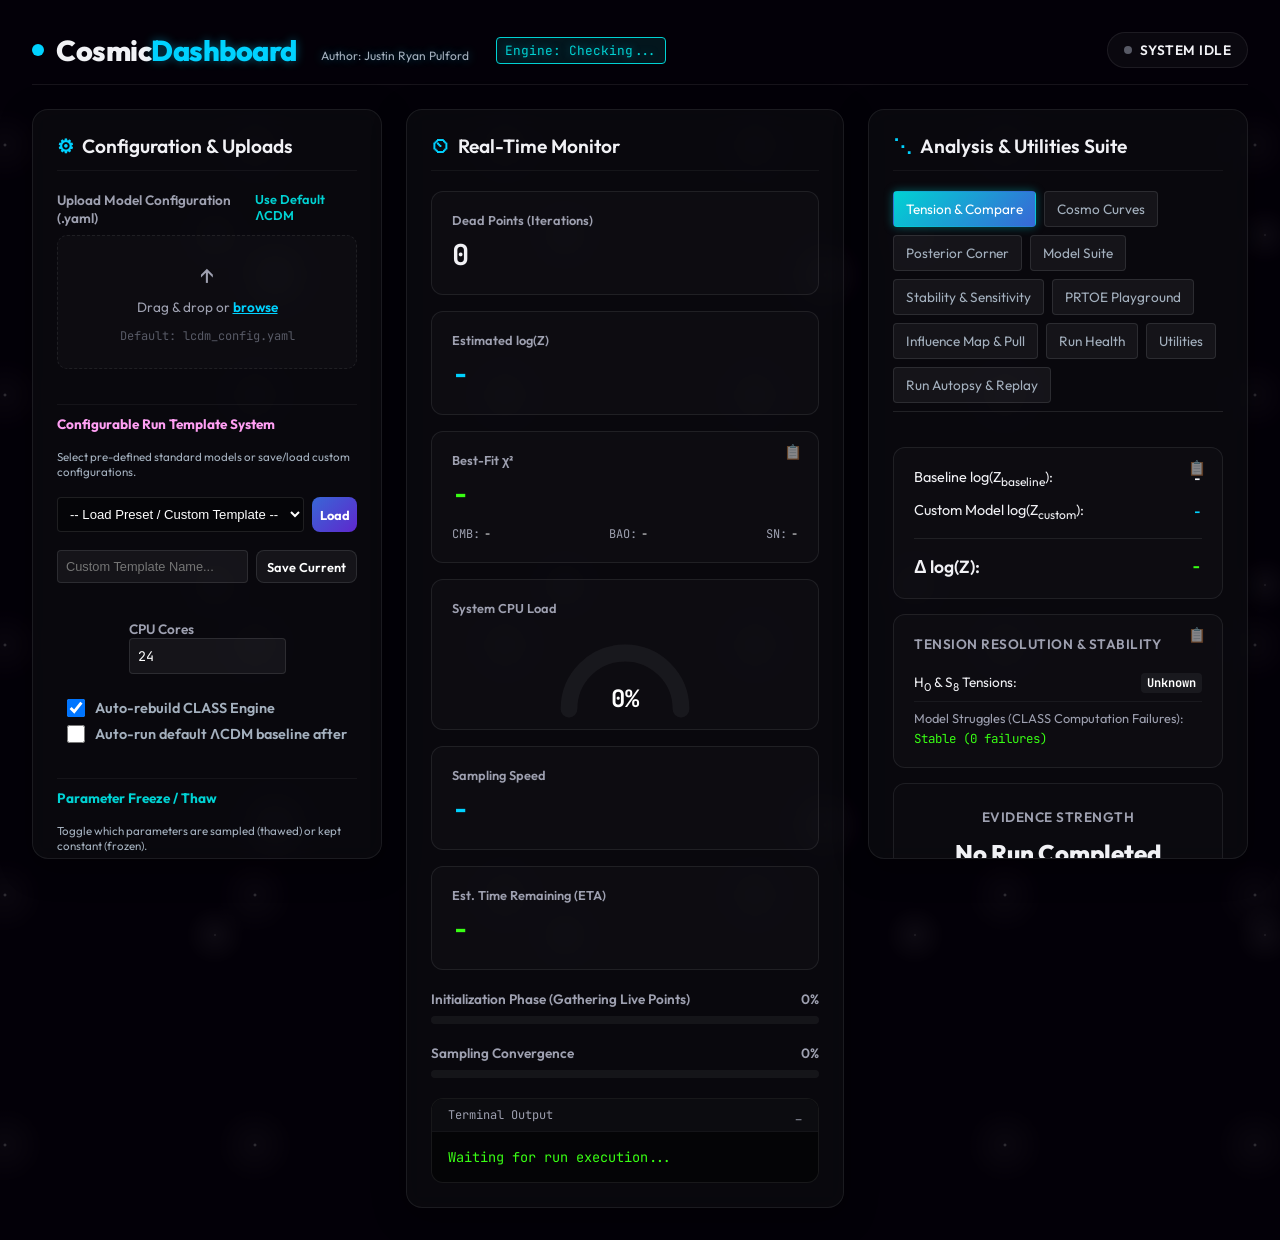
==== dashboard/index.html @ 49a185c4 "feat: implement template system, chain quality diagnostics panel, and backend status fixes" ====
<!DOCTYPE html>
<html lang="en">
<head>
    <meta charset="UTF-8">
    <meta name="viewport" content="width=device-width, initial-scale=1.0">
    <title>CosmicDashboard - CLASS & Cobaya Controller</title>
    <link rel="stylesheet" href="index.css">
    <link href="https://fonts.googleapis.com/css2?family=Outfit:wght@300;400;600;800&family=JetBrains+Mono:wght@400;700&display=swap" rel="stylesheet">
    <script src="https://cdn.jsdelivr.net/npm/chart.js"></script>
    <style>
        /* Deep Space Nebula Background */
        body {
            background-color: #030008 !important;
            background-image: 
                linear-gradient(to bottom, rgba(3, 0, 8, 0.4), rgba(3, 0, 8, 0.9)),
                url('https://images.unsplash.com/photo-1462331940025-496dfbfc7564?q=80&w=2560&auto=format&fit=crop') !important;
            background-size: cover !important;
            background-position: center center !important;
            background-attachment: fixed !important;
        }
        
        .tab-btn {
            background: rgba(255, 255, 255, 0.05);
            border: 1px solid rgba(255, 255, 255, 0.1);
            color: #a4b0be;
            padding: 8px 12px;
            border-radius: 4px;
            cursor: pointer;
            font-family: 'Outfit', sans-serif;
            font-size: 0.85rem;
            transition: all 0.2s ease;
        }
        .tab-btn:hover {
            background: rgba(255, 255, 255, 0.1);
            color: #fff;
        }
        .tab-btn.active {
            background: linear-gradient(135deg, #00d2d3, #3867d6);
            color: #fff;
            border-color: transparent;
            box-shadow: 0 0 10px rgba(0, 210, 211, 0.4);
        }
        .tab-content {
            display: none;
        }
        .tab-content.active {
            display: block;
        }
        .health-bar-container {
            margin-bottom: 12px;
        }
        .health-bar-label {
            display: flex;
            justify-content: space-between;
            font-size: 0.8rem;
            color: #a4b0be;
            margin-bottom: 4px;
        }
        .health-bar {
            height: 10px;
            background: rgba(255,255,255,0.05);
            border-radius: 5px;
            overflow: hidden;
            border: 1px solid rgba(255,255,255,0.1);
        }
        .health-bar-fill {
            height: 100%;
            width: 0%;
            transition: width 0.5s ease-in-out;
        }
        .wizard-row {
            display: flex;
            gap: 10px;
            margin-bottom: 10px;
            align-items: center;
        }
        .wizard-row label {
            flex: 1;
            font-size: 0.85rem;
            color: #a4b0be;
        }
        .wizard-row select, .wizard-row input {
            flex: 1.5;
            background: rgba(0,0,0,0.3);
            border: 1px solid rgba(255,255,255,0.1);
            border-radius: 4px;
            color: #fff;
            padding: 6px;
            font-family: 'JetBrains Mono', monospace;
            font-size: 0.85rem;
        }
    </style>
</head>
<body>
    <div class="stars"></div>
    <div class="app-container">
        <!-- Header -->
        <header class="app-header">
            <div class="logo-area">
                <span class="pulse-ring"></span>
                <h1>Cosmic<span>Dashboard</span></h1>
                <span style="font-size: 0.75rem; color: #a4b0be; margin-left: 12px; font-weight: normal; align-self: flex-end; margin-bottom: 5px; font-family: 'Outfit', sans-serif;">Author: Justin Ryan Pulford</span>
                <span id="classy-badge" style="margin-left: 15px; font-size: 0.8rem; padding: 4px 8px; background: rgba(0, 210, 211, 0.1); border: 1px solid #00d2d3; border-radius: 4px; color: #00d2d3; font-family: 'JetBrains Mono', monospace;">Engine: Checking...</span>
            </div>
            <div class="system-status">
                <span class="status-dot status-idle" id="status-dot"></span>
                <span class="status-text" id="status-text">SYSTEM IDLE</span>
            </div>
        </header>

        <!-- Main Dashboard Grid -->
        <main class="dashboard-grid">
            <!-- Left Panel: Configuration & Uploads -->
            <section class="panel glassmorphic scrollable" id="config-panel">
                <h2><span class="icon">&#x2699;</span> Configuration & Uploads</h2>
                
                <!-- YAML Upload -->
                <div class="control-group">
                    <label style="display: flex; justify-content: space-between;">Upload Model Configuration (.yaml) <a href="#" id="btn-reset-yaml" style="color: #00d2d3; text-decoration: none; font-size: 0.8rem;">Use Default ΛCDM</a></label>
                    <div class="file-upload-zone" id="yaml-upload-zone">
                        <span class="upload-icon">&#x2191;</span>
                        <p>Drag & drop or <span class="browse">browse</span></p>
                        <span class="file-name-display" id="yaml-name">Default: lcdm_config.yaml</span>
                        <input type="file" id="yaml-input" accept=".yaml,.yml" style="display: none;">
                    </div>
                </div>

                <!-- Configurable Run Template System -->
                <div class="control-group" id="template-system-section" style="margin-top: 15px; border-top: 1px solid rgba(255,255,255,0.05); padding-top: 10px;">
                    <label style="font-weight: bold; margin-bottom: 8px; color: #ff9ff3;">Configurable Run Template System</label>
                    <p style="font-size: 0.72rem; color: #a4b0be; margin-bottom: 10px;">Select pre-defined standard models or save/load custom configurations.</p>
                    <div style="display: flex; gap: 8px; margin-bottom: 10px;">
                        <select id="select-config-template" style="flex: 2; padding: 8px; border-radius: 4px; background: rgba(0,0,0,0.3); border: 1px solid rgba(255,255,255,0.1); color: #fff; font-size: 0.82rem;">
                            <option value="">-- Load Preset / Custom Template --</option>
                            <option value="lcdm_baseline">ΛCDM Baseline</option>
                            <option value="prtoe_standard">PRTOE Standard</option>
                            <option value="wcdm_test">wCDM Test</option>
                            <option value="last_run">Last Run</option>
                        </select>
                        <button class="btn btn-glow" id="btn-load-template" style="flex: 1; padding: 6px; font-size: 0.8rem; background: linear-gradient(135deg, #3867d6, #5f27cd); color: white; border: none; font-weight: bold;">Load</button>
                    </div>
                    <div style="display: flex; gap: 8px;">
                        <input type="text" id="input-template-name" placeholder="Custom Template Name..." style="flex: 2; padding: 8px; border-radius: 4px; background: rgba(255,255,255,0.05); border: 1px solid rgba(255,255,255,0.1); color: #fff; font-size: 0.8rem;">
                        <button class="btn" id="btn-save-template" style="flex: 1; padding: 6px; font-size: 0.8rem; background: rgba(255,255,255,0.05); border: 1px solid rgba(255,255,255,0.1); color: #fff;">Save Current</button>
                    </div>
                </div>

                <!-- Run Settings -->
                <div class="control-group" style="display: flex; gap: 15px; align-items: center; margin-top: 15px;">
                    <div style="flex: 1;">
                        <label>CPU Cores</label>
                        <input type="number" id="input-cores" value="24" min="1" max="128" style="width: 100%; padding: 8px; border-radius: 4px; background: rgba(255,255,255,0.05); border: 1px solid rgba(255,255,255,0.1); color: #fff; font-family: 'JetBrains Mono', monospace;">
                    </div>
                    <div style="flex: 2; display: flex; flex-direction: column; gap: 8px; margin-top: 10px;">
                        <div style="display: flex; align-items: center; gap: 10px;">
                            <input type="checkbox" id="check-autorebuild" checked style="width: 18px; height: 18px;">
                            <label style="margin: 0; cursor: pointer; color: #a4b0be; font-size: 0.9rem;" for="check-autorebuild">Auto-rebuild CLASS Engine</label>
                        </div>
                        <div style="display: flex; align-items: center; gap: 10px;">
                            <input type="checkbox" id="check-autorun-lcdm" style="width: 18px; height: 18px;">
                            <label style="margin: 0; cursor: pointer; color: #a4b0be; font-size: 0.9rem;" for="check-autorun-lcdm">Auto-run default &Lambda;CDM baseline after</label>
                        </div>
                    </div>
                </div>

                <!-- Parameter Freeze/Thaw System -->
                <div class="control-group" id="freeze-thaw-section" style="margin-top: 15px; border-top: 1px solid rgba(255,255,255,0.05); padding-top: 10px;">
                    <label style="font-weight: bold; margin-bottom: 8px; color: #00d2d3;">Parameter Freeze / Thaw</label>
                    <p style="font-size: 0.72rem; color: #a4b0be; margin-bottom: 10px;">Toggle which parameters are sampled (thawed) or kept constant (frozen).</p>
                    <div style="display: grid; grid-template-columns: 1fr 1fr; gap: 8px; font-family: var(--font-sans); font-size: 0.8rem;">
                        <label style="display: flex; align-items: center; gap: 6px; cursor: pointer;">
                            <input type="checkbox" class="freeze-toggle" data-param="H0" checked> H₀ (Hubble)
                        </label>
                        <label style="display: flex; align-items: center; gap: 6px; cursor: pointer;">
                            <input type="checkbox" class="freeze-toggle" data-param="omega_cdm" checked> &omega;<sub>cdm</sub> (CDM)
                        </label>
                        <label style="display: flex; align-items: center; gap: 6px; cursor: pointer;">
                            <input type="checkbox" class="freeze-toggle" data-param="omega_b" checked> &omega;<sub>b</sub> (Baryons)
                        </label>
                        <label style="display: flex; align-items: center; gap: 6px; cursor: pointer;">
                            <input type="checkbox" class="freeze-toggle" data-param="xi_prtoe" checked> &xi;<sub>prtoe</sub>
                        </label>
                        <label style="display: flex; align-items: center; gap: 6px; cursor: pointer;">
                            <input type="checkbox" class="freeze-toggle" data-param="delta_prtoe" checked> &delta;<sub>prtoe</sub>
                        </label>
                        <label style="display: flex; align-items: center; gap: 6px; cursor: pointer;">
                            <input type="checkbox" class="freeze-toggle" data-param="zeta_prtoe" checked> &zeta;<sub>prtoe</sub>
                        </label>
                        <label style="display: flex; align-items: center; gap: 6px; cursor: pointer;">
                            <input type="checkbox" class="freeze-toggle" data-param="beta_prtoe" checked> &beta;<sub>prtoe</sub>
                        </label>
                    </div>
                </div>

                <!-- Action Buttons -->
                <div class="actions" style="display: flex; gap: 10px; flex-wrap: wrap;">
                    <button class="btn btn-primary btn-glow" id="btn-start" style="flex: 1; padding: 12px 10px; font-size: 0.95rem;">Start New Run</button>
                    <button class="btn" id="btn-resume" style="flex: 1; padding: 12px 10px; font-size: 0.95rem; background: #3867d6; color: white; border: none; box-shadow: 0 4px 15px rgba(56, 103, 214, 0.4);">Resume Run</button>
                    <button class="btn btn-danger" id="btn-stop" disabled style="flex: 1; padding: 12px 10px; font-size: 0.95rem;">Abort Active Run</button>
                </div>
                <div class="actions">
                    <button class="btn btn-secondary" id="btn-download" style="margin-top: 10px;">Download Data Archive</button>
                </div>
                <!-- Watchdog Alert Card -->
                <div class="jeffreys-card" id="watchdog-card" style="margin-top: 20px; border-color: #00d2d3; transition: all 0.3s ease;">
                    <div class="jeffreys-title"><span id="watchdog-icon" style="font-size: 1.2rem; margin-right: 5px;">🐶</span> Watchdog Status</div>
                    <div class="jeffreys-value" id="watchdog-text" style="color: #00d2d3; font-size: 1.5rem; text-shadow: 0 0 10px rgba(0, 210, 211, 0.5); transition: color 0.3s ease;">All clear, Captain!</div>
                    <div class="jeffreys-description" id="watchdog-desc" style="max-height: 200px; overflow-y: auto; text-align: left; background: rgba(0,0,0,0.2); padding: 8px; border-radius: 4px; display: none; margin-top: 10px;">
                        <!-- Alerts will be injected here -->
                    </div>
                    <div id="watchdog-actions" style="display: none; margin-top: 15px; gap: 10px;">
                        <button class="btn btn-primary" id="btn-accept-priors" style="flex: 1; padding: 8px; font-size: 0.9rem; background: #ff4757; border: none; box-shadow: 0 0 10px rgba(255,71,87,0.4);">Accept & Restart</button>
                        <button class="btn btn-secondary" id="btn-deny-priors" style="flex: 1; padding: 8px; font-size: 0.9rem;">Deny / Ignore</button>
                    </div>
                </div>
            </section>

            <!-- Center Panel: Real-Time Sampler Monitor -->
            <section class="panel glassmorphic" id="monitor-panel" style="min-width: 0;">
                <h2><span class="icon">&#x23f2;</span> Real-Time Monitor</h2>
                
                <div class="monitor-stats">
                    <div class="stat-card">
                        <span class="stat-label">Dead Points (Iterations)</span>
                        <span class="stat-value" id="stat-dead">0</span>
                    </div>
                    <div class="stat-card">
                        <span class="stat-label">Estimated log(Z)</span>
                        <span class="stat-value highlight-cyan" id="stat-evidence">-</span>
                    </div>
                    <div class="stat-card" style="position: relative;">
                        <button class="copy-btn" id="btn-copy-bestfit" title="Copy best-fit parameters" style="position: absolute; top: 10px; right: 10px; background: none; border: none; color: #a4b0be; cursor: pointer; font-size: 0.9rem; padding: 2px 6px; border-radius: 4px; transition: all 0.2s ease;">📋</button>
                        <span class="stat-label">Best-Fit &chi;&sup2;</span>
                        <span class="stat-value highlight-neon" id="stat-chi2">-</span>
                        <div style="display: flex; justify-content: space-between; font-size: 0.75rem; color: var(--text-secondary); margin-top: 4px; font-family: var(--font-mono);">
                            <span>CMB:<span id="stat-chi2-cmb" style="color:#fff; margin-left:4px">-</span></span>
                            <span>BAO:<span id="stat-chi2-bao" style="color:#fff; margin-left:4px">-</span></span>
                            <span>SN:<span id="stat-chi2-sn" style="color:#fff; margin-left:4px">-</span></span>
                        </div>
                        <div id="stat-raw-params" style="margin-top: 10px; font-size: 0.7rem; color: #a4b0be; font-family: var(--font-mono); max-height: 120px; overflow-y: auto; overflow-x: auto; background: rgba(0,0,0,0.2); padding: 6px; border-radius: 4px; display: none; word-break: break-all;">
                            <!-- Raw params injected here -->
                        </div>
                    </div>
                    <div class="stat-card" style="align-items: center; justify-content: center;">
                        <span class="stat-label" style="align-self: flex-start; width: 100%;">System CPU Load</span>
                        <div style="position: relative; width: 140px; height: 70px; margin-top: 15px;">
                            <svg viewBox="0 0 100 50" style="width: 100%; height: 100%; overflow: visible;">
                                <path d="M 10 50 A 40 40 0 0 1 90 50" fill="none" stroke="rgba(255,255,255,0.05)" stroke-width="12" stroke-linecap="round"/>
                                <path id="cpu-gauge-path" d="M 10 50 A 40 40 0 0 1 90 50" fill="none" stroke="#00d2d3" stroke-width="12" stroke-linecap="round" stroke-dasharray="125.66" stroke-dashoffset="125.66" style="transition: stroke-dashoffset 0.5s ease-out, stroke 0.5s ease;"/>
                            </svg>
                            <div style="position: absolute; bottom: -5px; left: 0; width: 100%; text-align: center;">
                                <span id="stat-cpu" style="font-family: var(--font-mono); font-size: 1.5rem; font-weight: 700; color: #fff;">0%</span>
                            </div>
                        </div>
                    </div>
                    <div class="stat-card">
                        <span class="stat-label">Sampling Speed</span>
                        <span class="stat-value highlight-cyan" id="stat-speed">-</span>
                    </div>
                    <div class="stat-card">
                        <span class="stat-label">Est. Time Remaining (ETA)</span>
                        <span class="stat-value highlight-neon" id="stat-eta">-</span>
                    </div>
                </div>

                <div class="progress-container">
                    <div class="progress-header">
                        <span>Initialization Phase (Gathering Live Points)</span>
                        <span id="init-percent">0%</span>
                    </div>
                    <div class="progress-bar">
                        <div class="progress-fill" id="init-fill" style="background: linear-gradient(90deg, #ff9ff3, #feca57);"></div>
                    </div>
                </div>

                <div class="progress-container">
                    <div class="progress-header">
                        <span>Sampling Convergence</span>
                        <span id="progress-percent">0%</span>
                    </div>
                    <div class="progress-bar">
                        <div class="progress-fill" id="progress-fill"></div>
                    </div>
                </div>

                <!-- Live Parameter Space Plot -->
                <div class="live-plot-container" id="live-plot-container" style="display: none; margin-top: 15px; text-align: center; background: rgba(0,0,0,0.2); border-radius: 8px; border: 1px solid rgba(255,255,255,0.05); padding: 10px;">
                    <div style="font-size: 0.8rem; color: #a4b0be; font-family: var(--font-mono); margin-bottom: 10px; display: flex; justify-content: space-between; align-items: center;">
                        <span><span style="color: #00d2d3;">&#9654;</span> Live Parameter Space Coverage</span>
                        <span id="plot-timestamp" style="font-size: 0.7rem; color: #576574;">-</span>
                    </div>
                    <div style="max-height: 380px; overflow: auto; border-radius: 4px; padding: 5px;">
                        <img id="live-plot-img" src="" style="width: 55%; min-width: 350px; height: auto; border-radius: 4px; box-shadow: 0 4px 15px rgba(0,0,0,0.5);" alt="Live Convergence Plot">
                    </div>
                </div>

                <div class="console-log">
                    <div class="console-header">
                        <span>Terminal Output</span>
                        <span class="blink-cursor">_</span>
                    </div>
                    <div class="console-body" id="console-body" style="overflow-x: auto; white-space: nowrap; padding-bottom: 15px;">
                        Waiting for run execution...
                    </div>
                </div>
            </section>

            <!-- Right Panel: Bayesian Evidence Comparison & Controls -->
            <section class="panel glassmorphic scrollable" id="results-panel">
                <h2><span class="icon">&#x22f1;</span> Analysis &amp; Utilities Suite</h2>
                
                <!-- Tab Headers -->
                <div class="tabs-header" style="display: flex; gap: 8px; border-bottom: 1px solid rgba(255,255,255,0.1); padding-bottom: 8px; margin-bottom: 15px; flex-wrap: wrap;">
                    <button class="tab-btn active" data-tab="tab-tension">Tension &amp; Compare</button>
                    <button class="tab-btn" data-tab="tab-curves">Cosmo Curves</button>
                    <button class="tab-btn" data-tab="tab-corner">Posterior Corner</button>
                    <button class="tab-btn" data-tab="tab-compare">Model Suite</button>
                    <button class="tab-btn" data-tab="tab-stability">Stability &amp; Sensitivity</button>
                    <button class="tab-btn" data-tab="tab-playground">PRTOE Playground</button>
                    <button class="tab-btn" data-tab="tab-influence">Influence Map &amp; Pull</button>
                    <button class="tab-btn" data-tab="tab-health">Run Health</button>
                    <button class="tab-btn" data-tab="tab-utils">Utilities</button>
                    <button class="tab-btn" data-tab="tab-autopsy">Run Autopsy &amp; Replay</button>
                </div>

                <!-- Tab 1: Tension & Compare -->
                <div class="tab-content active" id="tab-tension">
                    <div class="evidence-math" style="position: relative;">
                        <button class="copy-btn" id="btn-copy-evidence" title="Copy evidence comparison" style="position: absolute; top: 10px; right: 10px; background: none; border: none; color: #a4b0be; cursor: pointer; font-size: 0.9rem; padding: 2px 6px; border-radius: 4px; transition: all 0.2s ease;">📋</button>
                        <div class="math-row">
                            <span class="math-label">Baseline log(Z<sub>baseline</sub>):</span>
                            <span class="math-val" id="val-baseline">-</span>
                        </div>
                        <div class="math-row">
                            <span class="math-label">Custom Model log(Z<sub>custom</sub>):</span>
                            <span class="math-val highlight-cyan" id="val-custom">-</span>
                        </div>
                        <div class="math-divider"></div>
                        <div class="math-row result-row">
                            <span class="math-label">&Delta; log(Z):</span>
                            <span class="math-val highlight-neon" id="val-delta">-</span>
                        </div>
                    </div>

                    <!-- Model Tension & Stability Card -->
                    <div class="evidence-math" id="tensions-card" style="margin-top: 15px; position: relative;">
                        <button class="copy-btn" id="btn-copy-tensions" title="Copy tension & struggles status" style="position: absolute; top: 10px; right: 10px; background: none; border: none; color: #a4b0be; cursor: pointer; font-size: 0.9rem; padding: 2px 6px; border-radius: 4px; transition: all 0.2s ease;">📋</button>
                        <div class="jeffreys-title">Tension Resolution &amp; Stability</div>
                        <div style="font-family: var(--font-sans); font-size: 0.85rem; margin-top: 8px; display: flex; flex-direction: column; gap: 8px;">
                            <div style="display: flex; justify-content: space-between; align-items: center;">
                                <span>H<sub>0</sub> &amp; S<sub>8</sub> Tensions:</span>
                                <span id="stat-tensions-badge" style="padding: 2px 6px; border-radius: 4px; font-weight: bold; font-family: var(--font-mono); font-size: 0.75rem; background: rgba(255,255,255,0.05); color: #fff;">Unknown</span>
                            </div>
                            <div id="stat-ncdm-section" style="display: none; flex-direction: column; border-top: 1px dashed rgba(255,255,255,0.05); padding-top: 6px; margin-top: 2px;">
                                <div style="display: flex; justify-content: space-between; align-items: center; cursor: pointer;" id="stat-ncdm-header" title="Click to view neutrino diagnostics">
                                    <span style="display: flex; align-items: center; gap: 4px;">
                                        <span>Neutrino Sector (m_&nu;):</span>
                                        <span id="stat-ncdm-arrow" style="font-size: 0.7rem; transition: transform 0.2s;">▶</span>
                                    </span>
                                    <span id="stat-ncdm-badge" style="padding: 2px 6px; border-radius: 4px; font-weight: bold; font-family: var(--font-mono); font-size: 0.75rem; background: rgba(255,255,255,0.05); color: #fff; border: 1px solid rgba(255,255,255,0.1);">Disabled</span>
                                </div>
                                <div id="stat-ncdm-details" style="display: none; padding-top: 8px; flex-direction: column; gap: 4px; border-top: 1px dashed rgba(255,255,255,0.02); margin-top: 6px; font-size: 0.78rem;">
                                    <!-- Details will be dynamically injected here -->
                                </div>
                            </div>
                            <div id="stat-struggles-section" style="border-top: 1px solid rgba(255,255,255,0.05); padding-top: 8px;">
                                <div style="color: var(--text-secondary); font-size: 0.8rem; margin-bottom: 4px;">Model Struggles (CLASS Computation Failures):</div>
                                <div id="stat-struggles-body" style="font-family: var(--font-mono); font-size: 0.78rem; color: #39ff14; overflow-x: auto; word-break: break-all;">
                                    Stable (0 failures)
                                </div>
                            </div>
                        </div>
                    </div>

                    <!-- Parameters Constraints Table -->
                    <div class="evidence-math" id="constraints-card" style="margin-top: 15px; display: none; position: relative;">
                        <button class="copy-btn" id="btn-copy-constraints" title="Copy 1-sigma constraints" style="position: absolute; top: 10px; right: 10px; background: none; border: none; color: #a4b0be; cursor: pointer; font-size: 0.9rem; padding: 2px 6px; border-radius: 4px; transition: all 0.2s ease;">📋</button>
                        <div class="jeffreys-title">1-Sigma Constraints (Mean &amp; 1-&sigma;)</div>
                        <div id="constraints-body" style="font-family: var(--font-mono); font-size: 0.82rem; line-height: 1.5; margin-top: 8px; max-height: 200px; overflow-y: auto; overflow-x: auto; word-break: break-all;">
                            <!-- Injected parameter limits -->
                        </div>
                    </div>

                    <!-- Jeffreys Scale Card -->
                    <div class="jeffreys-card" id="jeffreys-card" style="margin-top: 15px;">
                        <div class="jeffreys-title">Evidence Strength</div>
                        <div class="jeffreys-value" id="jeffreys-text">No Run Completed</div>
                        <p class="jeffreys-description" id="jeffreys-desc">
                            Run the sampler to compare the custom model's evidence with the baseline $\Lambda$CDM.
                        </p>
                        <div id="evidence-breakdown" style="display: none; border-top: 1px solid rgba(255,255,255,0.05); padding-top: 8px; margin-top: 10px; font-family: var(--font-mono); font-size: 0.75rem; text-align: left; line-height: 1.4; color: #a4b0be; word-break: break-all;">
                            <!-- Breakdown will be injected here -->
                        </div>
                    </div>

                    <!-- Tension Statistical Formula & Component Detail -->
                    <div class="evidence-math" style="margin-top: 15px; font-family: var(--font-sans); font-size: 0.82rem;">
                        <div class="jeffreys-title" style="margin-bottom: 8px;">Tension Quantification Engine</div>
                        <div style="text-align: center; margin: 10px 0; padding: 10px; background: rgba(0,0,0,0.3); border: 1px solid rgba(255,255,255,0.05); border-radius: 4px; font-family: 'JetBrains Mono', monospace; font-size: 0.88rem; color: #00d2d3;">
                            Tension = |&mu;₁ - &mu;₂| / &radic;(&sigma;₁&sup2; + &sigma;₂&sup2;)
                        </div>
                        <div style="display: flex; flex-direction: column; gap: 8px; font-size: 0.78rem;">
                            <div style="border-bottom: 1px solid rgba(255,255,255,0.02); padding-bottom: 6px;">
                                <div style="display: flex; justify-content: space-between; font-weight: bold; margin-bottom: 2px;">
                                    <span>H₀ (Hubble Parameter):</span>
                                    <span id="detail-h0-tension" class="highlight-cyan">-</span>
                                </div>
                                <div style="color: #a4b0be; display: flex; justify-content: space-between; font-family: var(--font-mono); font-size: 0.72rem;">
                                    <span>Run: &mu; = <span id="val-h0-mean">-</span>, &sigma; = <span id="val-h0-std">-</span></span>
                                    <span>SH0ES: &mu; = 73.04, &sigma; = 1.04</span>
                                </div>
                            </div>
                            <div>
                                <div style="display: flex; justify-content: space-between; font-weight: bold; margin-bottom: 2px;">
                                    <span>S₈ (Structure Amplitude):</span>
                                    <span id="detail-s8-tension" class="highlight-cyan">-</span>
                                </div>
                                <div style="color: #a4b0be; display: flex; justify-content: space-between; font-family: var(--font-mono); font-size: 0.72rem; margin-bottom: 2px;">
                                    <span>Run: &mu; = <span id="val-s8-mean">-</span>, &sigma; = <span id="val-s8-std">-</span></span>
                                    <span>DES: &mu; = 0.776, &sigma; = 0.017</span>
                                </div>
                                <div style="color: #a4b0be; display: flex; justify-content: space-between; font-family: var(--font-mono); font-size: 0.72rem;">
                                    <span>KiDS: &mu; = 0.759, &sigma; = 0.024</span>
                                    <span>Planck: &mu; = 0.832, &sigma; = 0.013</span>
                                </div>
                            </div>
                        </div>
                    </div>

                    <!-- Unified AI Copy Button -->
                    <button class="btn btn-primary btn-glow" id="btn-copy-ai-prompt" style="margin-top: 15px; width: 100%; padding: 12px; font-size: 0.95rem; background: linear-gradient(135deg, #00d2d3, #3867d6); border: none; box-shadow: 0 4px 15px rgba(0, 210, 211, 0.3);">
                        ✨ Copy AI Diagnostic Prompt
                    </button>
                </div>

                <!-- Tab 2: Cosmo Curves -->
                <div class="tab-content" id="tab-curves">
                    <div class="evidence-math">
                        <div class="jeffreys-title" style="margin-bottom: 8px;">Effective Equation‑of‑State w(z)</div>
                        <div class="chart-wrapper">
                            <canvas id="chart-w-mu" style="background: rgba(0,0,0,0.2); border-radius: 4px; padding: 5px;"></canvas>
                        </div>
                        <div id="equation-of-state-params" style="display: flex; justify-content: space-between; font-size: 0.78rem; color: #a4b0be; font-family: var(--font-mono); margin-top: 8px; padding-top: 6px; border-top: 1px dashed rgba(255,255,255,0.05);">
                            <span>w<sub>0</sub>: <span id="curve-w0" style="color: #fff;">-</span></span>
                            <span>w<sub>a</sub>: <span id="curve-wa" style="color: #fff;">-</span></span>
                        </div>
                    </div>
                    
                    <div class="evidence-math" style="margin-top: 15px;">
                        <div class="jeffreys-title" style="margin-bottom: 8px;">Structure Growth Rate f&sigma;<sub>8</sub>(z)</div>
                        <div class="chart-wrapper">
                            <canvas id="chart-f-sigma8" style="background: rgba(0,0,0,0.2); border-radius: 4px; padding: 5px;"></canvas>
                        </div>
                        <div id="structure-growth-params" style="display: flex; justify-content: space-between; font-size: 0.78rem; color: #a4b0be; font-family: var(--font-mono); margin-top: 8px; padding-top: 6px; border-top: 1px dashed rgba(255,255,255,0.05);">
                            <span>Growth Index &gamma;<sub>0</sub>: <span id="curve-gamma" style="color: #fff;">-</span></span>
                        </div>
                    </div>

                    <!-- Model Deformation Slider -->
                    <div class="evidence-math" style="margin-top: 15px;">
                        <div class="jeffreys-title" style="margin-bottom: 4px;">Model Deformation Interpolator</div>
                        <p style="font-size: 0.72rem; color: #a4b0be; margin-bottom: 8px;">
                            Deform model parameter space smoothly from standard &Lambda;CDM (0.0) to full PRTOE (1.0).
                        </p>
                        <div style="display: flex; justify-content: space-between; align-items: center; margin-bottom: 6px;">
                            <span style="font-size: 0.78rem; color: #fff;">Deformation (&alpha;):</span>
                            <span id="val-deform-alpha" style="font-family: var(--font-mono); color: #00d2d3; font-weight: bold;">0.00</span>
                        </div>
                        <input type="range" id="slide-deform-alpha" min="0.0" max="1.0" step="0.05" value="0.00" style="width: 100%; height: 5px; accent-color: #00d2d3; background: rgba(255,255,255,0.1); border-radius: 3px;">
                    </div>
                </div>

                <!-- Tab 3: Influence Maps & Pull Analyzer -->
                <div class="tab-content" id="tab-influence">
                    <!-- Jacobian Influence Heatmap -->
                    <div class="evidence-math">
                        <div class="jeffreys-title" style="margin-bottom: 6px;">Parameter Influence Map (Jacobian Heatmap)</div>
                        <p style="font-size: 0.72rem; color: #a4b0be; margin-bottom: 10px;">
                            Normalized sensitivity matrix showing how late-time PRTOE parameters affect key cosmological parameters. Values show &part; ln(Observable) / &part; ln(Parameter).
                        </p>
                        <div id="jacobian-heatmap-container" style="overflow-x: auto; font-family: var(--font-mono); font-size: 0.78rem; text-align: left; background: rgba(0,0,0,0.2); border-radius: 4px; padding: 5px; border: 1px solid rgba(255,255,255,0.05);">
                            <div style="color: #a4b0be; text-align: center; padding: 10px;">Calculate derivatives to populate map.</div>
                        </div>
                    </div>
                    
                    <!-- Dataset Pull Analyzer -->
                    <div class="evidence-math" style="margin-top: 15px;">
                        <div class="jeffreys-title" style="margin-bottom: 6px;">Dataset Pull Analyzer</div>
                        <p style="font-size: 0.72rem; color: #a4b0be; margin-bottom: 10px;">
                            Correlation matrix between parameters (H₀, S₈) and individual likelihood datasets from active chains. Indicates parameter pull directions.
                        </p>
                        <div id="dataset-pull-container" style="overflow-x: auto; font-family: var(--font-mono); font-size: 0.78rem; text-align: left; background: rgba(0,0,0,0.2); border-radius: 4px; padding: 5px; border: 1px solid rgba(255,255,255,0.05);">
                            <div style="color: #a4b0be; text-align: center; padding: 10px;">Loading pull data from active chains...</div>
                        </div>
                    </div>

                    <!-- Delta Chi2 Bar Chart -->
                    <div class="evidence-math" style="margin-top: 15px;">
                        <div class="jeffreys-title" style="margin-bottom: 8px;">Likelihood Pull: &Delta;&chi;&sup2; per Dataset</div>
                        <div class="chart-wrapper-large">
                            <canvas id="chart-influence" style="background: rgba(0,0,0,0.2); border-radius: 4px; padding: 5px;"></canvas>
                        </div>
                    </div>
                </div>

                <!-- Tab 4: Run Health -->
                <div class="tab-content" id="tab-health">
                    <div class="evidence-math">
                        <!-- Stagnation Alert & Recovery Control -->
                        <div id="stagnation-banner" style="display: none; background: rgba(255, 71, 87, 0.15); border: 1px solid #ff4757; border-radius: 4px; padding: 12px; margin-bottom: 15px; font-family: var(--font-sans); font-size: 0.84rem;">
                            <div style="display: flex; align-items: center; gap: 8px; color: #ff4757; font-weight: bold; margin-bottom: 4px;">
                                <span>⚠️ SAMPLER STAGNATION DETECTED</span>
                            </div>
                            <p id="stagnation-reason-txt" style="color: #a4b0be; font-size: 0.78rem; margin: 0 0 10px 0; line-height: 1.3;">
                                The sampler is evaluating proposals but fails to accept new states (ESS=0).
                            </p>
                            <div style="display: flex; gap: 10px;">
                                <button class="btn btn-danger" id="btn-stagnation-recover" style="padding: 6px 12px; font-size: 0.8rem; flex: 1; border: none; font-weight: bold;">
                                    Widen Priors &amp; Restart
                                </button>
                                <button class="btn btn-secondary" id="btn-stagnation-dismiss" style="padding: 6px 12px; font-size: 0.8rem;">
                                    Dismiss
                                </button>
                            </div>
                        </div>

                        <div class="jeffreys-title" style="margin-bottom: 12px;">Diagnostics Monitor</div>
                        
                        <div class="health-bar-container">
                            <div class="health-bar-label">
                                <span>Sampler Efficiency (Acceptance Rate)</span>
                                <span id="health-efficiency-val">0.0%</span>
                            </div>
                            <div class="health-bar">
                                <div class="health-bar-fill" id="health-efficiency-fill" style="background: linear-gradient(90deg, #00d2d3, #3867d6);"></div>
                            </div>
                        </div>

                        <div class="health-bar-container">
                            <div class="health-bar-label">
                                <span>CLASS Boltzmann Solver Stability</span>
                                <span id="health-stability-val">100.0%</span>
                            </div>
                            <div class="health-bar">
                                <div class="health-bar-fill" id="health-stability-fill" style="background: linear-gradient(90deg, #2ed573, #1e90ff);"></div>
                            </div>
                        </div>

                        <div class="health-bar-container">
                            <div class="health-bar-label">
                                <span>Prior-Hit Frequency</span>
                                <span id="health-prior-val">0.0%</span>
                            </div>
                            <div class="health-bar">
                                <div class="health-bar-fill" id="health-prior-fill" style="background: linear-gradient(90deg, #feca57, #ff4757);"></div>
                            </div>
                        </div>

                        <div style="font-family: var(--font-sans); font-size: 0.82rem; margin-top: 15px; display: flex; flex-direction: column; gap: 8px; border-top: 1px solid rgba(255,255,255,0.05); padding-top: 10px;">
                            <div style="display: flex; justify-content: space-between;">
                                <span style="color: #a4b0be;">Effective Sample Size (ESS):</span>
                                <span id="health-ess" style="color: #fff; font-family: var(--font-mono);">-</span>
                            </div>
                            <div style="display: flex; justify-content: space-between;">
                                <span style="color: #a4b0be;">Autocorrelation Length:</span>
                                <span id="health-autocorr" style="color: #fff; font-family: var(--font-mono);">-</span>
                            </div>
                            <div style="display: flex; justify-content: space-between;">
                                <span style="color: #a4b0be;">Total Proposals Evaluated:</span>
                                <span id="health-evals" style="color: #fff; font-family: var(--font-mono);">-</span>
                            </div>
                        </div>

                        <!-- Manual recovery & packaging buttons -->
                        <div style="border-top: 1px solid rgba(255,255,255,0.05); padding-top: 12px; margin-top: 15px; display: flex; gap: 10px;">
                            <button class="btn" id="btn-manual-recover" style="flex: 1; padding: 8px; font-size: 0.8rem; background: rgba(255,255,255,0.05); border: 1px solid rgba(255,255,255,0.1); color: #fff;">
                                🛠️ Widen Priors &amp; Proposals
                            </button>
                            <button class="btn btn-primary" id="btn-download-repro" style="flex: 1; padding: 8px; font-size: 0.8rem; background: #3867d6; border: none;">
                                📦 Repro Packager
                            </button>
                        </div>

                        <!-- Sampler Brain Matrix -->
                        <div style="border-top: 1px solid rgba(255,255,255,0.05); padding-top: 12px; margin-top: 15px;">
                            <div class="jeffreys-title" style="margin-bottom: 6px;">Sampler Brain (Covariance Matrix)</div>
                            <p style="font-size: 0.72rem; color: #a4b0be; margin-bottom: 10px;">
                                Correlation values between parameters in the proposal covariance matrix. Detects degeneracies.
                            </p>
                            <div id="sampler-brain-matrix" style="overflow-x: auto; font-family: var(--font-mono); font-size: 0.78rem; text-align: left; background: rgba(0,0,0,0.2); border-radius: 4px; padding: 6px; border: 1px solid rgba(255,255,255,0.05);">
                                <div style="color: #a4b0be; text-align: center;">Loading covariance parameters...</div>
                            </div>
                        </div>

                        <!-- Chain Quality Panel (R̂, ESS, Trace, Autocorrelation) -->
                        <div style="border-top: 1px solid rgba(255,255,255,0.05); padding-top: 12px; margin-top: 15px;">
                            <div class="jeffreys-title" style="margin-bottom: 6px;">MCMC &amp; PolyChord Chain Quality Panel</div>
                            <p style="font-size: 0.72rem; color: #a4b0be; margin-bottom: 10px;">
                                Gelman-Rubin convergence (&Rcirc; / PSRF) and per-parameter Effective Sample Size (ESS) calculated from active chains.
                            </p>
                            <div style="overflow-x: auto; margin-bottom: 12px; border-radius: 4px; border: 1px solid rgba(255,255,255,0.05);">
                                <table style="width: 100%; border-collapse: collapse; font-family: var(--font-sans); font-size: 0.76rem; text-align: left; background: rgba(0,0,0,0.2);">
                                    <thead>
                                        <tr style="border-bottom: 1px solid rgba(255,255,255,0.1); background: rgba(255,255,255,0.02);">
                                            <th style="padding: 6px;">Parameter</th>
                                            <th style="padding: 6px;">Gelman-Rubin &Rcirc; / PSRF</th>
                                            <th style="padding: 6px;">Per-Parameter ESS</th>
                                            <th style="padding: 6px;">Convergence Status</th>
                                        </tr>
                                    </thead>
                                    <tbody id="chain-quality-table-body">
                                        <tr><td colspan="4" style="padding: 10px; text-align: center; color: #a4b0be;">Loading chain quality diagnostics...</td></tr>
                                    </tbody>
                                </table>
                            </div>
                            <div style="margin-top: 10px; display: flex; gap: 10px; align-items: center; margin-bottom: 8px;">
                                <label style="font-size: 0.76rem; color: #a4b0be; font-family: var(--font-sans);">Select Parameter for Plots:</label>
                                <select id="select-quality-param" style="padding: 4px; border-radius: 4px; background: rgba(0,0,0,0.3); border: 1px solid rgba(255,255,255,0.1); color: #fff; font-size: 0.76rem;"></select>
                            </div>
                            <div style="display: flex; gap: 10px; margin-top: 10px; flex-wrap: wrap;">
                                <div style="flex: 1; min-width: 220px;">
                                    <div class="jeffreys-title" style="font-size: 0.76rem; margin-bottom: 4px;">Trace Plot (Parameter vs Iteration)</div>
                                    <div class="chart-wrapper" style="height: 160px; max-height: 160px;">
                                        <canvas id="chart-quality-trace" style="background: rgba(0,0,0,0.2); border-radius: 4px; padding: 5px;"></canvas>
                                    </div>
                                </div>
                                <div style="flex: 1; min-width: 220px;">
                                    <div class="jeffreys-title" style="font-size: 0.76rem; margin-bottom: 4px;">Autocorrelation Plot (r_k vs Lag)</div>
                                    <div class="chart-wrapper" style="height: 160px; max-height: 160px;">
                                        <canvas id="chart-quality-autocorr" style="background: rgba(0,0,0,0.2); border-radius: 4px; padding: 5px;"></canvas>
                                    </div>
                                </div>
                            </div>
                        </div>
                    </div>
                </div>

                <!-- Tab 5: Utilities Suite -->
                <div class="tab-content" id="tab-utils">
                    <div class="evidence-math">
                        <div class="jeffreys-title">CLASS Compilation Wizard</div>
                        <div style="margin-top: 10px; display: flex; flex-direction: column; gap: 8px;">
                            <div class="wizard-row">
                                <label>Optim. Level</label>
                                <select id="wizard-opt">
                                    <option value="-O3">-O3 (Max Speed)</option>
                                    <option value="-O2">-O2 (Balanced)</option>
                                    <option value="-Ofast">-Ofast (Aggressive)</option>
                                </select>
                            </div>
                            <div class="wizard-row" style="margin-top: 2px;">
                                <div style="display: flex; gap: 15px; flex-wrap: wrap;">
                                    <label style="display: flex; align-items: center; gap: 5px;">
                                        <input type="checkbox" id="wizard-native" checked style="width: 14px; height: 14px;"> -march=native
                                    </label>
                                    <label style="display: flex; align-items: center; gap: 5px;">
                                        <input type="checkbox" id="wizard-fastmath" checked style="width: 14px; height: 14px;"> -ffast-math
                                    </label>
                                    <label style="display: flex; align-items: center; gap: 5px;">
                                        <input type="checkbox" id="wizard-clean" checked style="width: 14px; height: 14px;"> make clean
                                    </label>
                                </div>
                            </div>
                            <button class="btn btn-glow" id="btn-wizard-compile" style="background: linear-gradient(135deg, #10ac84, #01a3a4); border: none; padding: 8px; font-size: 0.85rem; color:#fff; width: 100%;">Compile CLASS Engine</button>
                            <div id="wizard-status-txt" style="font-size: 0.72rem; color: #a4b0be; text-align: center; margin-top: 2px; font-family: var(--font-mono);">Compiler Idle</div>
                        </div>
                    </div>

                    <div class="evidence-math" style="margin-top: 15px;">
                        <div class="jeffreys-title" style="margin-bottom: 6px;">Parameter Evolution History</div>
                        <div style="display: flex; flex-direction: column; gap: 8px;">
                            <div style="display: flex; align-items: center; gap: 8px;">
                                <input type="range" id="evolution-slider" min="0" max="0" value="0" style="flex: 1; height: 6px; cursor: pointer; accent-color: #00d2d3;">
                                <span id="evolution-frame-num" style="font-size: 0.75rem; font-family: var(--font-mono); color: #fff;">0 / 0</span>
                            </div>
                            <div style="display: flex; gap: 10px;">
                                <button class="btn" id="btn-play-evolution" style="flex: 1; padding: 6px 10px; font-size: 0.8rem; background: #3867d6; color: #fff; border:none;">▶ Play</button>
                                <button class="btn btn-secondary" id="btn-reset-history" style="flex: 1; padding: 6px 10px; font-size: 0.8rem;">Clear Cache</button>
                            </div>
                            <img id="evolution-frame-img" style="width: 100%; border-radius: 4px; display: none; border: 1px solid rgba(255,255,255,0.05);" alt="Evolution Frame">
                        </div>
                    </div>

                    <div class="evidence-math" style="margin-top: 15px; display: flex; flex-direction: column; gap: 8px;">
                        <button class="btn btn-primary" id="btn-download-notebook" style="background: #3867d6; border: none; padding: 10px; font-size: 0.85rem; width: 100%;">
                            📓 Download MCMC Analysis Notebook
                        </button>
                        <button class="btn btn-glow" id="btn-export-figure" style="background: linear-gradient(135deg, #ff9ff3, #feca57); color: #000; border: none; padding: 10px; font-size: 0.85rem; font-weight: bold; width: 100%;">
                            🖼️ Export Print-Ready Paper Figure
                        </button>
                    </div>

                    <!-- evolution animated movie compile card -->
                    <div class="evidence-math" style="margin-top: 15px;">
                        <div class="jeffreys-title" style="margin-bottom: 6px;">Posterior Evolution Movie Compiler</div>
                        <p style="font-size: 0.72rem; color: #a4b0be; margin-bottom: 10px;">
                            Compile all captured evolution frames into a single high-quality animated GIF file for presentations.
                        </p>
                        <button class="btn btn-glow" id="btn-compile-gif" style="background: linear-gradient(135deg, #ff9ff3, #3867d6); color: white; border: none; padding: 8px; width: 100%; font-size: 0.82rem; font-weight: bold;">
                            🎬 Compile and Download Evolution GIF
                        </button>
                    </div>
                </div>

                <!-- Tab 10: Run Autopsy, Residuals Explorer & Replay -->
                <div class="tab-content" id="tab-autopsy">
                    <!-- Cosmic Residuals Explorer -->
                    <div class="evidence-math">
                        <div class="jeffreys-title" style="margin-bottom: 6px;">Cosmic Residuals Explorer</div>
                        <p style="font-size: 0.72rem; color: #a4b0be; margin-bottom: 10px;">
                            Residual pull comparisons (PRTOE vs standard &Lambda;CDM) for Supernovae (SN) and BAO datasets. Points show (PRTOE - &Lambda;CDM)/&Lambda;CDM with experimental error bands.
                        </p>
                        <div class="chart-wrapper">
                            <canvas id="chart-residuals" style="background: rgba(0,0,0,0.2); border-radius: 4px; padding: 5px;"></canvas>
                        </div>
                    </div>

                    <!-- Sampler Run Autopsy Timeline -->
                    <div class="evidence-math" style="margin-top: 15px;">
                        <div class="jeffreys-title" style="margin-bottom: 8px;">Sampler Run Autopsy Timeline</div>
                        <p style="font-size: 0.72rem; color: #a4b0be; margin-bottom: 10px;">
                            Chronological history of the active run execution including initialization metrics, proposal adjustments, and solver fails.
                        </p>
                        <div id="autopsy-timeline" style="max-height: 200px; overflow-y: auto; background: rgba(0,0,0,0.3); border-radius: 4px; padding: 10px; border: 1px solid rgba(255,255,255,0.05); font-family: var(--font-mono); font-size: 0.78rem; display: flex; flex-direction: column; gap: 8px;">
                            <div style="color: #a4b0be; text-align: center;">Run the sampler to collect autopsy events.</div>
                        </div>
                    </div>

                    <!-- Archive & Replay Controls -->
                    <div class="evidence-math" style="margin-top: 15px;">
                        <div class="jeffreys-title" style="margin-bottom: 6px;">Timeline Archival &amp; Replay System</div>
                        <p style="font-size: 0.72rem; color: #a4b0be; margin-bottom: 10px;">
                            Safeguard the current model's output files by backing them up to a timestamped folder inside chains/, then execute a new run.
                        </p>
                        <div style="display: flex; gap: 10px;">
                            <button class="btn btn-primary" id="btn-archive-run" style="flex: 1; padding: 10px; font-size: 0.85rem; background: #3867d6; border: none; font-weight: bold;">
                                📦 Archive Current Run
                            </button>
                            <button class="btn btn-glow" id="btn-archive-replay" style="flex: 1; padding: 10px; font-size: 0.85rem; background: linear-gradient(135deg, #10ac84, #01a3a4); border: none; color: white; font-weight: bold;">
                                🔄 Archive &amp; Replay Run
                            </button>
                        </div>
                    </div>
                </div>

                <!-- Tab 6: Posterior Corner -->
                <div class="tab-content" id="tab-corner">
                    <div class="evidence-math">
                        <div class="jeffreys-title" style="margin-bottom: 8px;">Posterior Corner Plot Engine</div>
                        <div style="font-size: 0.82rem; color: #a4b0be; margin-bottom: 12px; font-family: var(--font-sans);">
                            Select parameters to project on the 2D contour grid. Chain overlay connects successive steps.
                        </div>
                        <div style="display: flex; flex-direction: column; gap: 8px; margin-bottom: 12px; font-family: var(--font-sans); font-size: 0.82rem;">
                            <div style="color: #fff; font-weight: bold; margin-bottom: 4px;">Parameters to Include:</div>
                            <div style="display: flex; flex-wrap: wrap; gap: 10px;">
                                <label style="display: flex; align-items: center; gap: 4px; cursor: pointer;">
                                    <input type="checkbox" class="corner-param" value="H0" checked> H₀
                                </label>
                                <label style="display: flex; align-items: center; gap: 4px; cursor: pointer;">
                                    <input type="checkbox" class="corner-param" value="omega_cdm" checked> &omega;<sub>cdm</sub>
                                </label>
                                <label style="display: flex; align-items: center; gap: 4px; cursor: pointer;">
                                    <input type="checkbox" class="corner-param" value="delta_prtoe" checked> &delta;<sub>prtoe</sub>
                                </label>
                                <label style="display: flex; align-items: center; gap: 4px; cursor: pointer;">
                                    <input type="checkbox" class="corner-param" value="xi_prtoe" checked> &xi;<sub>prtoe</sub>
                                </label>
                                <label style="display: flex; align-items: center; gap: 4px; cursor: pointer;">
                                    <input type="checkbox" class="corner-param" value="zeta_prtoe" checked> &zeta;<sub>prtoe</sub>
                                </label>
                                <label style="display: flex; align-items: center; gap: 4px; cursor: pointer;">
                                    <input type="checkbox" class="corner-param" value="S8" checked> S₈
                                </label>
                                <label style="display: flex; align-items: center; gap: 4px; cursor: pointer;">
                                    <input type="checkbox" class="corner-param" value="sigma8"> &sigma;₈
                                </label>
                            </div>
                            <div style="display: flex; gap: 15px; margin-top: 8px; border-top: 1px solid rgba(255,255,255,0.05); padding-top: 8px;">
                                <label style="display: flex; align-items: center; gap: 4px; cursor: pointer;">
                                    <input type="checkbox" id="corner-use-weights" checked> Use MCMC Weights
                                </label>
                                <label style="display: flex; align-items: center; gap: 4px; cursor: pointer;">
                                    <input type="checkbox" id="corner-overlay-chain" checked> Overlay Chain Path
                                </label>
                            </div>
                        </div>
                        <button class="btn btn-glow" id="btn-generate-corner" style="background: linear-gradient(135deg, #00d2d3, #3867d6); color: white; border: none; padding: 10px; width: 100%; font-size: 0.88rem; font-weight: bold;">
                            Generate Posterior Corner Plot
                        </button>
                        <div id="corner-plot-container" style="margin-top: 15px; display: none; text-align: center; border: 1px solid rgba(255,255,255,0.05); border-radius: 4px; overflow: hidden; padding: 5px; background: rgba(0,0,0,0.2);">
                            <img id="corner-plot-img" style="max-width: 100%; border-radius: 4px;" alt="Posterior Corner Plot">
                        </div>
                    </div>
                    <!-- Likelihood Terrain Explorer -->
                    <div class="evidence-math" style="margin-top: 15px;">
                        <div class="jeffreys-title" style="margin-bottom: 6px;">Likelihood Terrain Explorer</div>
                        <p style="font-size: 0.72rem; color: #a4b0be; margin-bottom: 10px;">
                            Select any two parameters to project the likelihood contours / scatter. Marker brightness denotes &chi;&sup2;.
                        </p>
                        <div style="display: flex; gap: 10px; margin-bottom: 10px; font-family: var(--font-sans); font-size: 0.8rem;">
                            <div style="flex: 1;">
                                <label>X-Axis Parameter</label>
                                <select id="terrain-param-x" style="width: 100%; padding: 6px; border-radius: 4px; background: rgba(0,0,0,0.3); border: 1px solid rgba(255,255,255,0.1); color: #fff;"></select>
                            </div>
                            <div style="flex: 1;">
                                <label>Y-Axis Parameter</label>
                                <select id="terrain-param-y" style="width: 100%; padding: 6px; border-radius: 4px; background: rgba(0,0,0,0.3); border: 1px solid rgba(255,255,255,0.1); color: #fff;"></select>
                            </div>
                        </div>
                        <div class="chart-wrapper" style="height: 220px; max-height: 220px;">
                            <canvas id="chart-terrain" style="background: rgba(0,0,0,0.2); border-radius: 4px; padding: 5px;"></canvas>
                        </div>
                    </div>
                </div>

                <!-- Tab 7: Model Comparison -->
                <div class="tab-content" id="tab-compare">
                    <div class="evidence-math">
                        <div style="display: flex; justify-content: space-between; align-items: center; margin-bottom: 8px;">
                            <div class="jeffreys-title">Multi-Model Comparison Suite</div>
                            <button class="btn" id="btn-refresh-compare" style="padding: 4px 8px; font-size: 0.75rem; background: rgba(255,255,255,0.05); border: 1px solid rgba(255,255,255,0.1); color: #fff;">🔄 Refresh</button>
                        </div>
                        <div style="overflow-x: auto; margin-bottom: 15px; border-radius: 4px; border: 1px solid rgba(255,255,255,0.05);">
                            <table style="width: 100%; border-collapse: collapse; font-family: var(--font-sans); font-size: 0.8rem; text-align: left; background: rgba(0,0,0,0.2);">
                                <thead>
                                    <tr style="border-bottom: 1px solid rgba(255,255,255,0.1); background: rgba(255,255,255,0.02);">
                                        <th style="padding: 8px;">Model Run</th>
                                        <th style="padding: 8px;">&chi;&sup2;</th>
                                        <th style="padding: 8px;">log(Evidence)</th>
                                        <th style="padding: 8px;">H₀ Tension</th>
                                        <th style="padding: 8px;">S₈ Tension</th>
                                        <th style="padding: 8px;">w₀, w<sub>a</sub></th>
                                    </tr>
                                </thead>
                                <tbody id="compare-matrix-body">
                                    <tr><td colspan="6" style="padding: 12px; text-align: center; color: #a4b0be;">Loading comparison matrix...</td></tr>
                                </tbody>
                            </table>
                        </div>
                        <div style="border-top: 1px dashed rgba(255,255,255,0.05); padding-top: 10px;">
                            <div class="jeffreys-title" style="margin-bottom: 8px;">Equation-of-State comparison (w(z))</div>
                            <div class="chart-wrapper">
                                <canvas id="chart-compare-w" style="background: rgba(0,0,0,0.2); border-radius: 4px; padding: 5px;"></canvas>
                            </div>
                        </div>
                        <div style="margin-top: 15px;">
                            <div class="jeffreys-title" style="margin-bottom: 8px;">Structure Growth Comparison (f&sigma;<sub>8</sub>(z))</div>
                            <div class="chart-wrapper">
                                <canvas id="chart-compare-fs8" style="background: rgba(0,0,0,0.2); border-radius: 4px; padding: 5px;"></canvas>
                            </div>
                        </div>
                    </div>
                </div>

                <!-- Tab 8: Stability & Sensitivity -->
                <div class="tab-content" id="tab-stability">
                    <div class="evidence-math">
                        <div style="display: flex; justify-content: space-between; align-items: center; margin-bottom: 8px;">
                            <div class="jeffreys-title">CLASS Stability Scanner</div>
                            <button class="btn" id="btn-run-scanner" style="padding: 6px 12px; font-size: 0.8rem; background: linear-gradient(135deg, #10ac84, #01a3a4); color: white; border: none;">Scan Parameters</button>
                        </div>
                        <p style="font-size: 0.76rem; color: #a4b0be; margin-bottom: 10px;">
                            Varies late-time PRTOE scaling parameters by &plusmn;10% and checks for CLASS integration singularities. Prevents sampler crashes.
                        </p>
                        <div id="stability-scan-results" style="max-height: 160px; overflow-y: auto; font-family: var(--font-mono); font-size: 0.75rem; border-radius: 4px; border: 1px solid rgba(255,255,255,0.05); padding: 6px; background: rgba(0,0,0,0.3); display: none;">
                            <!-- Scan output -->
                        </div>
                        <div id="stability-scan-idle" style="text-align: center; padding: 15px; color: #a4b0be; font-size: 0.8rem; background: rgba(0,0,0,0.1); border-radius: 4px; border: 1px dashed rgba(255,255,255,0.05);">
                            Click "Scan Parameters" to inspect numerical stability.
                        </div>
                    </div>

                    <div class="evidence-math" style="margin-top: 15px;">
                        <div style="display: flex; justify-content: space-between; align-items: center; margin-bottom: 8px;">
                            <div class="jeffreys-title">Parameter Sensitivity Analyzer</div>
                            <button class="btn" id="btn-run-sensitivity" style="padding: 4px 8px; font-size: 0.75rem; background: rgba(255,255,255,0.05); border: 1px solid rgba(255,255,255,0.1); color: #fff;">🔄 Calculate Derivatives</button>
                        </div>
                        <p style="font-size: 0.76rem; color: #a4b0be; margin-bottom: 10px;">
                            Computes numerical derivatives &part;H₀/&part;&theta; and &part;S₈/&part;&theta; around the reference point using central difference schemes.
                        </p>
                        <div class="chart-wrapper">
                            <canvas id="chart-sensitivity" style="background: rgba(0,0,0,0.2); border-radius: 4px; padding: 5px;"></canvas>
                        </div>
                    </div>
                </div>

                <!-- Tab 9: PRTOE Playground -->
                <div class="tab-content" id="tab-playground">
                    <div class="evidence-math">
                        <div class="jeffreys-title" style="margin-bottom: 8px;">PRTOE Mechanism Visualizer</div>
                        <p style="font-size: 0.76rem; color: #a4b0be; margin-bottom: 12px;">
                            Interactively tune late-time parameters in real-time to visualize how dark energy expansion deviates from standard &Lambda;CDM.
                        </p>
                        <div style="display: flex; flex-direction: column; gap: 10px; margin-bottom: 15px; font-family: var(--font-sans); font-size: 0.8rem;">
                            <div>
                                <div style="display: flex; justify-content: space-between; color: #fff; margin-bottom: 2px;">
                                    <span>Coupling Strength (&delta;<sub>prtoe</sub>):</span>
                                    <span id="val-slide-delta" style="font-family: var(--font-mono); color: #00d2d3;">0.20</span>
                                </div>
                                <input type="range" class="play-slider" id="slide-delta" min="0.0" max="1.0" step="0.05" value="0.20" style="width: 100%; height: 5px; accent-color: #00d2d3; background: rgba(255,255,255,0.1); border-radius: 3px;">
                            </div>
                            <div>
                                <div style="display: flex; justify-content: space-between; color: #fff; margin-bottom: 2px;">
                                    <span>Newtonian Modifier (&xi;<sub>prtoe</sub>):</span>
                                    <span id="val-slide-xi" style="font-family: var(--font-mono); color: #00d2d3;">1e-7</span>
                                </div>
                                <input type="range" class="play-slider" id="slide-xi" min="0.0" max="0.5" step="0.05" value="0.0" style="width: 100%; height: 5px; accent-color: #00d2d3; background: rgba(255,255,255,0.1); border-radius: 3px;">
                            </div>
                            <div>
                                <div style="display: flex; justify-content: space-between; color: #fff; margin-bottom: 2px;">
                                    <span>Field Scaling (&zeta;<sub>prtoe</sub>):</span>
                                    <span id="val-slide-zeta" style="font-family: var(--font-mono); color: #00d2d3;">0.10</span>
                                </div>
                                <input type="range" class="play-slider" id="slide-zeta" min="0.0" max="1.0" step="0.05" value="0.10" style="width: 100%; height: 5px; accent-color: #00d2d3; background: rgba(255,255,255,0.1); border-radius: 3px;">
                            </div>
                            <div>
                                <div style="display: flex; justify-content: space-between; color: #fff; margin-bottom: 2px;">
                                    <span>Coupling Decay (&beta;<sub>prtoe</sub>):</span>
                                    <span id="val-slide-beta" style="font-family: var(--font-mono); color: #00d2d3;">1e-6</span>
                                </div>
                                <input type="range" class="play-slider" id="slide-beta" min="-8" max="-3" step="0.5" value="-6" style="width: 100%; height: 5px; accent-color: #00d2d3; background: rgba(255,255,255,0.1); border-radius: 3px;">
                            </div>
                        </div>
                        <div style="border-top: 1px dashed rgba(255,255,255,0.05); padding-top: 10px;">
                            <div class="jeffreys-title" style="margin-bottom: 8px; font-size: 0.8rem;">Expansion History Ratio H(z) / H<sub>&Lambda;CDM</sub>(z)</div>
                            <div class="chart-wrapper">
                                <canvas id="chart-playground-ratio" style="background: rgba(0,0,0,0.2); border-radius: 4px; padding: 5px;"></canvas>
                            </div>
                        </div>
                    </div>
                </div>

            </section>
        </main>
    </div>
    <script src="index.js"></script>
</body>
</html>
---- dashboard/index.css ----
:root {
    --bg-dark: #07070a;
    --bg-panel: rgba(13, 13, 18, 0.65);
    --border-glass: rgba(255, 255, 255, 0.08);
    --border-glow: rgba(0, 210, 255, 0.2);
    
    --neon-green: #39ff14;
    --neon-cyan: #00d2ff;
    --neon-magenta: #ff007f;
    --neon-gold: #ffb700;
    
    --text-primary: #f1f1f5;
    --text-secondary: #9ea0b0;
    --text-dark: #585a66;
    
    --font-sans: 'Outfit', -apple-system, BlinkMacSystemFont, 'Segoe UI', Roboto, sans-serif;
    --font-mono: 'JetBrains Mono', monospace;
}

* {
    box-sizing: border-box;
    margin: 0;
    padding: 0;
}

body {
    background-color: var(--bg-dark);
    color: var(--text-primary);
    font-family: var(--font-sans);
    min-height: 100vh;
    overflow-x: hidden;
    position: relative;
}

/* Cosmic Animated Background */
.stars {
    position: absolute;
    top: 0;
    left: 0;
    width: 100%;
    height: 100%;
    background-image: 
        radial-gradient(white, rgba(255,255,255,.2) 2px, transparent 40px),
        radial-gradient(white, rgba(255,255,255,.15) 1px, transparent 30px),
        radial-gradient(white, rgba(255,255,255,.1) 2px, transparent 40px);
    background-size: 550px 550px, 350px 350px, 250px 250px;
    background-position: 0 0, 40px 60px, 130px 270px;
    opacity: 0.25;
    z-index: -1;
    animation: backgroundMove 120s linear infinite;
}

@keyframes backgroundMove {
    from { background-position: 0 0, 40px 60px, 130px 270px; }
    to { background-position: 550px 550px, 390px 410px, 380px 870px; }
}

/* Container */
.app-container {
    max-width: 1600px;
    margin: 0 auto;
    padding: 2rem;
    display: flex;
    flex-direction: column;
    gap: 1.5rem;
    min-height: 100vh;
}

/* Header */
.app-header {
    display: flex;
    justify-content: space-between;
    align-items: center;
    padding-bottom: 1rem;
    border-bottom: 1px solid var(--border-glass);
}

.logo-area {
    display: flex;
    align-items: center;
    gap: 0.75rem;
}

.logo-area h1 {
    font-size: 1.8rem;
    font-weight: 800;
    letter-spacing: -0.5px;
}

.logo-area span {
    color: var(--neon-cyan);
    text-shadow: 0 0 10px rgba(0, 210, 255, 0.4);
}

.pulse-ring {
    width: 12px;
    height: 12px;
    background-color: var(--neon-cyan);
    border-radius: 50%;
    box-shadow: 0 0 0 var(--neon-cyan);
    animation: pulse 2s infinite;
}

@keyframes pulse {
    0% { box-shadow: 0 0 0 0 rgba(0, 210, 255, 0.7); }
    70% { box-shadow: 0 0 0 10px rgba(0, 210, 255, 0); }
    100% { box-shadow: 0 0 0 0 rgba(0, 210, 255, 0); }
}

.system-status {
    display: flex;
    align-items: center;
    gap: 0.5rem;
    background: rgba(255, 255, 255, 0.03);
    padding: 0.5rem 1rem;
    border-radius: 50px;
    border: 1px solid var(--border-glass);
}

.status-dot {
    width: 8px;
    height: 8px;
    border-radius: 50%;
}

.status-idle { background-color: var(--text-dark); }
.status-running { 
    background-color: var(--neon-green); 
    box-shadow: 0 0 10px var(--neon-green);
    animation: statusBlink 1.5s infinite;
}
.status-completed { background-color: var(--neon-cyan); box-shadow: 0 0 10px var(--neon-cyan); }
.status-failed { background-color: var(--neon-magenta); box-shadow: 0 0 10px var(--neon-magenta); }

@keyframes statusBlink {
    0%, 100% { opacity: 1; }
    50% { opacity: 0.4; }
}

.status-text {
    font-size: 0.85rem;
    font-weight: 600;
    letter-spacing: 0.5px;
    text-transform: uppercase;
}

/* Dashboard Grid */
.dashboard-grid {
    display: grid;
    grid-template-columns: 350px 1fr 380px;
    gap: 1.5rem;
    flex: 1;
}

@media (max-width: 1200px) {
    .dashboard-grid {
        grid-template-columns: 1fr;
    }
}

/* Glassmorphic Panels */
.panel {
    background: var(--bg-panel);
    backdrop-filter: blur(12px);
    -webkit-backdrop-filter: blur(12px);
    border-radius: 16px;
    border: 1px solid var(--border-glass);
    padding: 1.5rem;
    display: flex;
    flex-direction: column;
    gap: 1.25rem;
    box-shadow: 0 8px 32px 0 rgba(0, 0, 0, 0.4);
    transition: border 0.3s ease, box-shadow 0.3s ease;
}

.panel:hover {
    border-color: rgba(255, 255, 255, 0.12);
}

.panel.scrollable {
    max-height: calc(100vh - 150px);
    overflow-y: auto;
}

.panel h2 {
    font-size: 1.2rem;
    font-weight: 600;
    display: flex;
    align-items: center;
    gap: 0.5rem;
    border-bottom: 1px solid rgba(255, 255, 255, 0.05);
    padding-bottom: 0.75rem;
}

.panel h2 .icon {
    color: var(--neon-cyan);
}

/* Form Controls */
.control-group {
    display: flex;
    flex-direction: column;
    gap: 0.5rem;
}

.control-group label {
    font-size: 0.85rem;
    font-weight: 600;
    color: var(--text-secondary);
}

/* File Upload Zone */
.file-upload-zone {
    background: rgba(255, 255, 255, 0.02);
    border: 1px dashed var(--border-glass);
    border-radius: 10px;
    padding: 1.5rem;
    text-align: center;
    cursor: pointer;
    transition: all 0.3s ease;
    display: flex;
    flex-direction: column;
    align-items: center;
    gap: 0.5rem;
}

.file-upload-zone:hover {
    background: rgba(0, 210, 255, 0.02);
    border-color: var(--neon-cyan);
    box-shadow: 0 0 15px rgba(0, 210, 255, 0.1);
}

.upload-icon {
    font-size: 1.5rem;
    color: var(--text-secondary);
    transition: color 0.3s ease;
}

.file-upload-zone:hover .upload-icon {
    color: var(--neon-cyan);
}

.file-upload-zone p {
    font-size: 0.85rem;
    color: var(--text-secondary);
}

.file-upload-zone .browse {
    color: var(--neon-cyan);
    font-weight: 600;
    text-decoration: underline;
}

.file-name-display {
    font-size: 0.75rem;
    font-family: var(--font-mono);
    color: var(--text-dark);
    word-break: break-all;
    margin-top: 0.25rem;
}

.file-name-display.active {
    color: var(--neon-green);
}

/* Custom Select */
.custom-select {
    background: rgba(255, 255, 255, 0.04);
    border: 1px solid var(--border-glass);
    border-radius: 8px;
    color: var(--text-primary);
    padding: 0.75rem;
    font-family: var(--font-sans);
    font-size: 0.9rem;
    outline: none;
    cursor: pointer;
    transition: border 0.3s ease;
}

.custom-select:focus {
    border-color: var(--neon-cyan);
}

/* Buttons */
.btn {
    display: inline-flex;
    align-items: center;
    justify-content: center;
    padding: 0.85rem 1.5rem;
    border-radius: 8px;
    font-size: 0.9rem;
    font-weight: 600;
    font-family: var(--font-sans);
    cursor: pointer;
    border: none;
    outline: none;
    transition: all 0.3s ease;
    text-align: center;
    width: 100%;
}

.btn-primary {
    background: var(--neon-green);
    color: #000;
}

.btn-primary:hover:not(:disabled) {
    transform: translateY(-2px);
    box-shadow: 0 4px 20px rgba(57, 255, 20, 0.4);
}

.btn-glow {
    animation: btnGlowPulse 2s infinite alternate;
}

@keyframes btnGlowPulse {
    0% { box-shadow: 0 0 5px rgba(57, 255, 20, 0.2); }
    100% { box-shadow: 0 0 15px rgba(57, 255, 20, 0.5); }
}

.btn-secondary {
    background: rgba(255, 255, 255, 0.05);
    border: 1px solid var(--border-glass);
    color: var(--text-primary);
}

.btn-secondary:hover:not(:disabled) {
    background: rgba(255, 255, 255, 0.08);
}

.btn-danger {
    background: var(--neon-magenta);
    color: #fff;
}

.btn-danger:hover:not(:disabled) {
    transform: translateY(-2px);
    box-shadow: 0 4px 20px rgba(255, 0, 127, 0.4);
}

.btn:disabled {
    opacity: 0.3;
    cursor: not-allowed;
    transform: none !important;
    box-shadow: none !important;
}

.actions {
    display: flex;
    flex-direction: column;
    gap: 0.75rem;
    margin-top: 1rem;
}

/* Monitor Panels */
.monitor-stats {
    display: grid;
    grid-template-columns: repeat(auto-fit, minmax(220px, 1fr));
    gap: 1rem;
}

.stat-card {
    background: rgba(255, 255, 255, 0.02);
    border: 1px solid var(--border-glass);
    border-radius: 12px;
    padding: 1.25rem;
    display: flex;
    flex-direction: column;
    gap: 0.5rem;
    min-width: 0;
}

.stat-label {
    font-size: 0.8rem;
    font-weight: 600;
    color: var(--text-secondary);
}

.stat-value {
    font-size: 1.8rem;
    font-family: var(--font-mono);
    font-weight: 700;
}

.highlight-cyan { color: var(--neon-cyan); }
.highlight-neon { color: var(--neon-green); }

/* Progress */
.progress-container {
    display: flex;
    flex-direction: column;
    gap: 0.5rem;
}

.progress-header {
    display: flex;
    justify-content: space-between;
    font-size: 0.85rem;
    font-weight: 600;
    color: var(--text-secondary);
}

.progress-bar {
    height: 8px;
    background: rgba(255, 255, 255, 0.05);
    border-radius: 10px;
    overflow: hidden;
}

.progress-fill {
    height: 100%;
    width: 0%;
    background: linear-gradient(90deg, var(--neon-cyan), var(--neon-green));
    box-shadow: 0 0 10px rgba(0, 210, 255, 0.5);
    border-radius: 10px;
    transition: width 0.5s ease;
}

/* Console Log */
.console-log {
    flex: 1;
    display: flex;
    flex-direction: column;
    background: #040406;
    border-radius: 12px;
    border: 1px solid var(--border-glass);
    overflow: hidden;
}

.console-header {
    background: #0c0c10;
    padding: 0.5rem 1rem;
    display: flex;
    justify-content: space-between;
    font-family: var(--font-mono);
    font-size: 0.75rem;
    border-bottom: 1px solid rgba(255, 255, 255, 0.03);
    color: var(--text-secondary);
}

.blink-cursor {
    animation: blink 1s step-end infinite;
}

@keyframes blink {
    from, to { color: transparent }
    50% { color: var(--neon-green) }
}

.console-body {
    padding: 1rem;
    font-family: var(--font-mono);
    font-size: 0.85rem;
    line-height: 1.4;
    overflow-y: auto;
    flex: 1;
    color: var(--neon-green);
    white-space: pre-wrap;
    max-height: 300px;
}

/* Results panel */
.evidence-math {
    background: rgba(255, 255, 255, 0.02);
    border: 1px solid var(--border-glass);
    border-radius: 12px;
    padding: 1.25rem;
    display: flex;
    flex-direction: column;
    gap: 0.75rem;
}

.math-row {
    display: flex;
    justify-content: space-between;
    align-items: center;
    font-size: 0.9rem;
}

.math-val {
    font-family: var(--font-mono);
    font-weight: 700;
}

.math-divider {
    height: 1px;
    background: var(--border-glass);
    margin: 0.25rem 0;
}

.result-row {
    font-size: 1.1rem;
    font-weight: 600;
}

/* Jeffreys Card */
.jeffreys-card {
    background: rgba(255, 255, 255, 0.01);
    border: 1px solid var(--border-glass);
    border-radius: 12px;
    padding: 1.5rem;
    text-align: center;
    display: flex;
    flex-direction: column;
    gap: 0.75rem;
    transition: all 0.5s ease;
}

.jeffreys-title {
    font-size: 0.85rem;
    font-weight: 600;
    color: var(--text-secondary);
    text-transform: uppercase;
    letter-spacing: 0.5px;
}

.jeffreys-value {
    font-size: 1.5rem;
    font-weight: 800;
}

.jeffreys-description {
    font-size: 0.85rem;
    color: var(--text-secondary);
    line-height: 1.4;
}

/* Dynamic Classes for Jeffreys Card states */
.jeffreys-decisive {
    border-color: var(--neon-green);
    background: rgba(57, 255, 20, 0.02);
    box-shadow: 0 0 20px rgba(57, 255, 20, 0.1) inset;
}
.jeffreys-decisive .jeffreys-value { color: var(--neon-green); }

.jeffreys-strong {
    border-color: var(--neon-cyan);
    background: rgba(0, 210, 255, 0.02);
    box-shadow: 0 0 20px rgba(0, 210, 255, 0.1) inset;
}
.jeffreys-strong .jeffreys-value { color: var(--neon-cyan); }

.jeffreys-inconclusive {
    border-color: var(--neon-gold);
    background: rgba(255, 183, 0, 0.02);
    box-shadow: 0 0 20px rgba(255, 183, 0, 0.1) inset;
}
.jeffreys-inconclusive .jeffreys-value { color: var(--neon-gold); }

.jeffreys-disfavored {
    border-color: var(--neon-magenta);
    background: rgba(255, 0, 127, 0.02);
    box-shadow: 0 0 20px rgba(255, 0, 127, 0.1) inset;
}
.jeffreys-disfavored .jeffreys-value { color: var(--neon-magenta); }

.copy-btn {
    opacity: 0.5;
    transition: all 0.2s ease-in-out;
}

.copy-btn:hover {
    opacity: 1 !important;
    color: var(--neon-cyan) !important;
    background: rgba(255, 255, 255, 0.08) !important;
    transform: scale(1.1);
}

.copy-btn:active {
    transform: scale(0.9);
}

.chart-wrapper {
    position: relative;
    height: 200px !important;
    max-height: 200px !important;
    width: 100% !important;
}

.chart-wrapper-large {
    position: relative;
    height: 260px !important;
    max-height: 260px !important;
    width: 100% !important;
}

.chart-wrapper canvas, .chart-wrapper-large canvas {
    max-height: 100% !important;
    max-width: 100% !important;
    width: 100% !important;
    height: 100% !important;
}
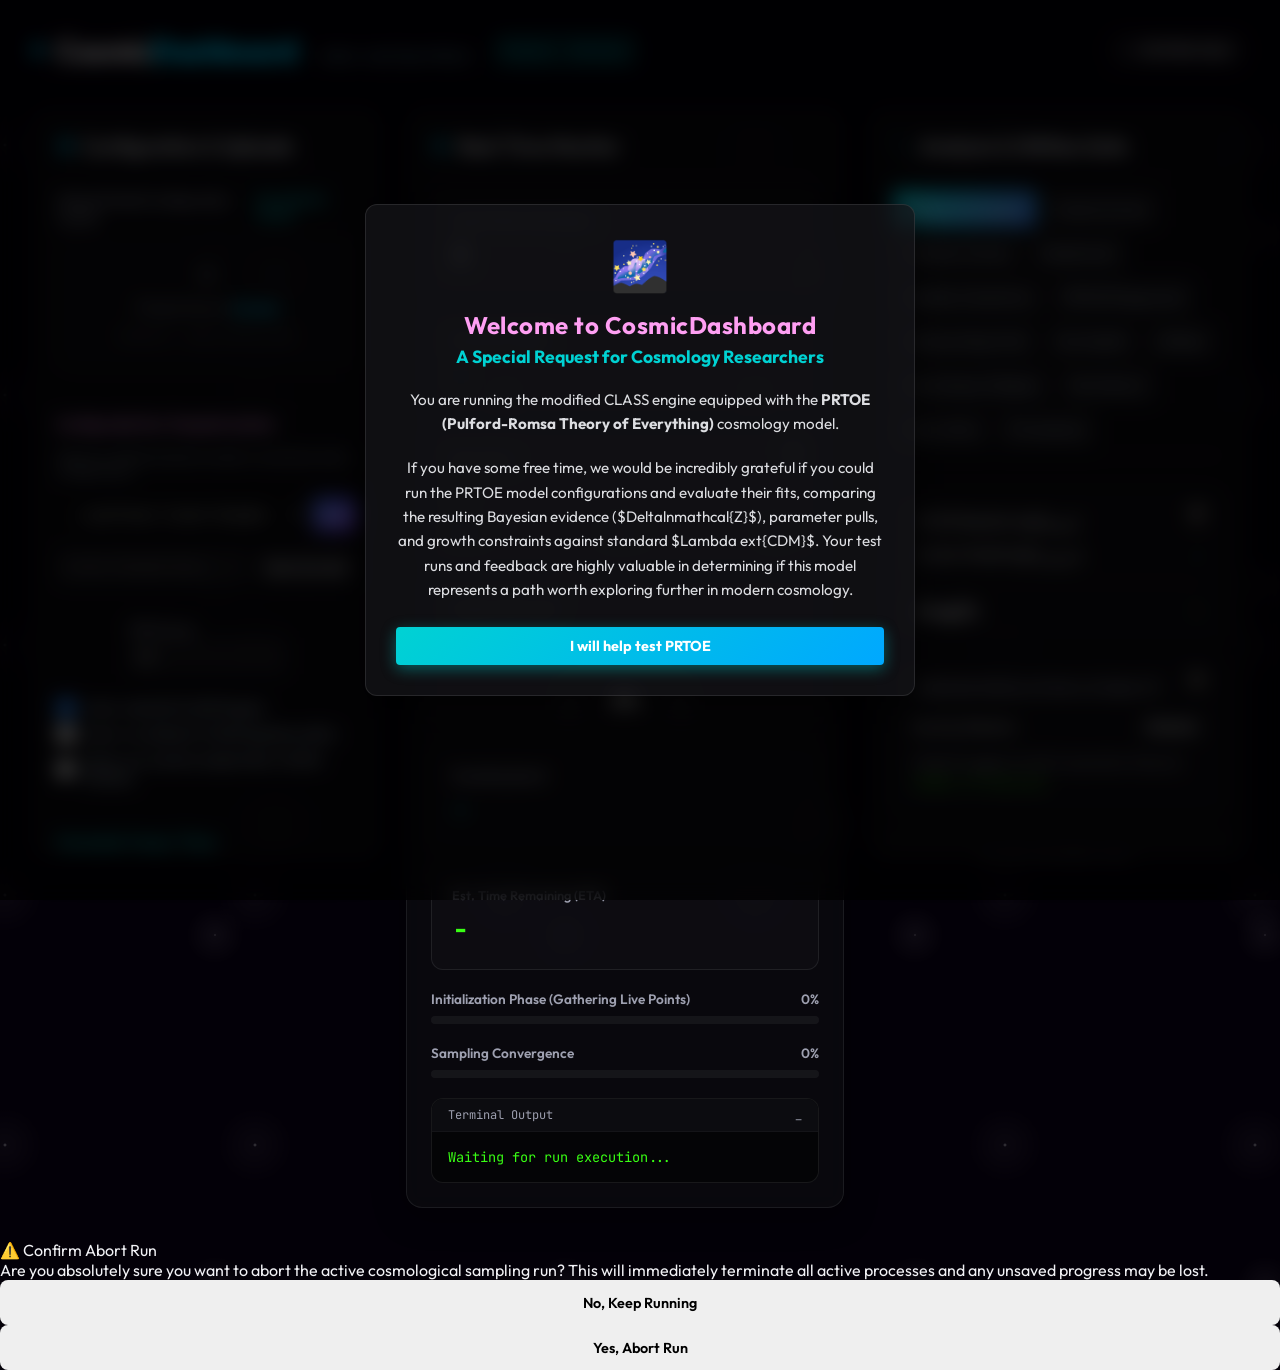
==== commit 5a6e331b: "Enhance LCDM detection robustness and update baseline name to ΛCDM Baseline in comparison suite" ====
--- a/dashboard/index.html
+++ b/dashboard/index.html
@@ -102,9 +102,16 @@
                 <span style="font-size: 0.75rem; color: #a4b0be; margin-left: 12px; font-weight: normal; align-self: flex-end; margin-bottom: 5px; font-family: 'Outfit', sans-serif;">Author: Justin Ryan Pulford</span>
                 <span id="classy-badge" style="margin-left: 15px; font-size: 0.8rem; padding: 4px 8px; background: rgba(0, 210, 211, 0.1); border: 1px solid #00d2d3; border-radius: 4px; color: #00d2d3; font-family: 'JetBrains Mono', monospace;">Engine: Checking...</span>
             </div>
-            <div class="system-status">
-                <span class="status-dot status-idle" id="status-dot"></span>
-                <span class="status-text" id="status-text">SYSTEM IDLE</span>
+            <div style="display: flex; align-items: center; gap: 15px;">
+                <div id="phone-link-container" style="display: none; align-items: center; gap: 6px; background: rgba(0, 210, 255, 0.05); border: 1px solid rgba(0, 210, 255, 0.15); padding: 5px 10px; border-radius: 4px; font-size: 0.82rem; font-family: 'Outfit', sans-serif;">
+                    <span style="font-size: 1rem;">📱</span>
+                    <span style="color: #a4b0be;">Phone Sync:</span>
+                    <a id="phone-link-href" href="#" target="_blank" style="color: #00d2d3; text-decoration: none; font-weight: bold; font-family: 'JetBrains Mono', monospace;">Checking...</a>
+                </div>
+                <div class="system-status">
+                    <span class="status-dot status-idle" id="status-dot"></span>
+                    <span class="status-text" id="status-text">SYSTEM IDLE</span>
+                </div>
             </div>
         </header>
 
@@ -159,6 +166,10 @@
                         <div style="display: flex; align-items: center; gap: 10px;">
                             <input type="checkbox" id="check-autorun-lcdm" style="width: 18px; height: 18px;">
                             <label style="margin: 0; cursor: pointer; color: #a4b0be; font-size: 0.9rem;" for="check-autorun-lcdm">Auto-run default &Lambda;CDM baseline after</label>
+                        </div>
+                        <div style="display: flex; align-items: center; gap: 10px;">
+                            <input type="checkbox" id="check-autorun-custom" style="width: 18px; height: 18px;">
+                            <label style="margin: 0; cursor: pointer; color: #a4b0be; font-size: 0.9rem;" for="check-autorun-custom">Auto-run custom model after &Lambda;CDM finishes</label>
                         </div>
                     </div>
                 </div>
@@ -321,6 +332,9 @@
                     <button class="tab-btn" data-tab="tab-health">Run Health</button>
                     <button class="tab-btn" data-tab="tab-utils">Utilities</button>
                     <button class="tab-btn" data-tab="tab-autopsy">Run Autopsy &amp; Replay</button>
+                    <button class="tab-btn" data-tab="tab-perpoint">Per-Point &chi;&sup2;</button>
+                    <button class="tab-btn" data-tab="tab-runcompare">Run-vs-Run</button>
+                    <button class="tab-btn" data-tab="tab-provenance">Provenance</button>
                 </div>
 
                 <!-- Tab 1: Tension & Compare -->
@@ -328,11 +342,11 @@
                     <div class="evidence-math" style="position: relative;">
                         <button class="copy-btn" id="btn-copy-evidence" title="Copy evidence comparison" style="position: absolute; top: 10px; right: 10px; background: none; border: none; color: #a4b0be; cursor: pointer; font-size: 0.9rem; padding: 2px 6px; border-radius: 4px; transition: all 0.2s ease;">📋</button>
                         <div class="math-row">
-                            <span class="math-label">Baseline log(Z<sub>baseline</sub>):</span>
+                            <span class="math-label">ΛCDM Baseline log(Z<sub>lcdm</sub>):</span>
                             <span class="math-val" id="val-baseline">-</span>
                         </div>
                         <div class="math-row">
-                            <span class="math-label">Custom Model log(Z<sub>custom</sub>):</span>
+                            <span class="math-label" id="label-custom-model">Custom Model log(Z<sub>custom</sub>):</span>
                             <span class="math-val highlight-cyan" id="val-custom">-</span>
                         </div>
                         <div class="math-divider"></div>
@@ -699,6 +713,42 @@
                         <button class="btn btn-glow" id="btn-compile-gif" style="background: linear-gradient(135deg, #ff9ff3, #3867d6); color: white; border: none; padding: 8px; width: 100%; font-size: 0.82rem; font-weight: bold;">
                             🎬 Compile and Download Evolution GIF
                         </button>
+                    </div>
+
+                    <!-- Checkpoint Manager Card -->
+                    <div class="evidence-math" style="margin-top: 15px;">
+                        <div class="jeffreys-title">Run Checkpoints &amp; Resuming</div>
+                        <p style="font-size: 0.72rem; color: #a4b0be; margin-bottom: 10px;">
+                            Back up your active run state at a specific percentage. You can restore this checkpoint to resume from that exact percentage, provided the priors and parameters are unchanged.
+                        </p>
+                        
+                        <div style="display: flex; gap: 8px; margin-bottom: 10px;">
+                            <input type="text" id="checkpoint-name-input" placeholder="Checkpoint name (e.g. half_done)" style="flex: 1; padding: 6px 10px; background: rgba(0,0,0,0.3); border: 1px solid rgba(255,255,255,0.1); border-radius: 4px; color: #fff; font-size: 0.8rem; outline: none; font-family: var(--font-mono);">
+                            <button class="btn btn-glow" id="btn-save-checkpoint" style="background: linear-gradient(135deg, #3867d6, #45aaf2); border: none; padding: 6px 12px; font-size: 0.8rem; color:#fff; cursor: pointer; border-radius: 4px;">Save</button>
+                        </div>
+                        
+                        <div id="checkpoint-status-msg" style="font-size: 0.75rem; display: none; margin-bottom: 10px; padding: 6px 10px; border-radius: 4px; font-family: var(--font-mono);"></div>
+                        
+                        <div id="checkpoint-list-container" style="max-height: 200px; overflow-y: auto; background: rgba(0,0,0,0.3); border-radius: 4px; border: 1px solid rgba(255,255,255,0.05); font-family: var(--font-mono); font-size: 0.78rem; display: flex; flex-direction: column; gap: 6px; padding: 8px;">
+                            <div style="color: #a4b0be; text-align: center;">No checkpoints found.</div>
+                        </div>
+                    </div>
+
+                    <!-- Dashboard / CLASS Error Log Card -->
+                    <div class="evidence-math" style="margin-top: 15px;">
+                        <div class="jeffreys-title">Dashboard &amp; CLASS Error Log</div>
+                        <p style="font-size: 0.72rem; color: #a4b0be; margin-bottom: 10px;">
+                            Detailed exceptions, theory code fails, stability scan crashes, and backend server warning logs.
+                        </p>
+                        
+                        <div id="error-log-body" style="max-height: 180px; overflow-y: auto; background: rgba(0,0,0,0.4); border-radius: 4px; padding: 10px; border: 1px solid rgba(255,255,255,0.05); font-family: var(--font-mono); font-size: 0.75rem; color: #ff6b6b; white-space: pre-wrap; margin-bottom: 8px; line-height: 1.3;">
+                            No errors logged yet.
+                        </div>
+                        
+                        <div style="display: flex; gap: 10px;">
+                            <button class="btn btn-secondary" id="btn-refresh-errors" style="flex: 1; padding: 6px 10px; font-size: 0.8rem; background: rgba(255,255,255,0.08); color: #fff; border: 1px solid rgba(255,255,255,0.1); cursor: pointer; border-radius: 4px; transition: all 0.2s;">🔄 Refresh</button>
+                            <button class="btn btn-secondary" id="btn-clear-errors" style="flex: 1; padding: 6px 10px; font-size: 0.8rem; cursor: pointer; border-radius: 4px;">Clear Log</button>
+                        </div>
                     </div>
                 </div>
 
@@ -902,9 +952,9 @@
                             <div>
                                 <div style="display: flex; justify-content: space-between; color: #fff; margin-bottom: 2px;">
                                     <span>Newtonian Modifier (&xi;<sub>prtoe</sub>):</span>
-                                    <span id="val-slide-xi" style="font-family: var(--font-mono); color: #00d2d3;">1e-7</span>
-                                </div>
-                                <input type="range" class="play-slider" id="slide-xi" min="0.0" max="0.5" step="0.05" value="0.0" style="width: 100%; height: 5px; accent-color: #00d2d3; background: rgba(255,255,255,0.1); border-radius: 3px;">
+                                    <span id="val-slide-xi" style="font-family: var(--font-mono); color: #00d2d3;">1.00e-7</span>
+                                </div>
+                                <input type="range" class="play-slider" id="slide-xi" min="-7" max="-4.92" step="0.1" value="-7" style="width: 100%; height: 5px; accent-color: #00d2d3; background: rgba(255,255,255,0.1); border-radius: 3px;">
                             </div>
                             <div>
                                 <div style="display: flex; justify-content: space-between; color: #fff; margin-bottom: 2px;">
@@ -930,9 +980,182 @@
                     </div>
                 </div>
 
+                <!-- Tab 11: Per-Data-Point Chi2 contributions -->
+                <div class="tab-content" id="tab-perpoint">
+                    <div class="evidence-math">
+                        <div class="jeffreys-title" style="margin-bottom: 6px;">Per-Data-Point &chi;&sup2; Contributions</div>
+                        <p style="font-size: 0.72rem; color: #a4b0be; margin-bottom: 12px;">
+                            Detailed residuals and &chi;&sup2; contributions mapped to individual data points to analyze local anomalies.
+                        </p>
+                        <div style="margin-top: 10px; display: flex; gap: 10px; align-items: center; margin-bottom: 12px;">
+                            <label style="font-size: 0.8rem; color: #fff; font-family: var(--font-sans);">Select Dataset:</label>
+                            <select id="select-perpoint-dataset" style="flex: 1; padding: 6px 10px; border-radius: 4px; background: rgba(0,0,0,0.4); border: 1px solid rgba(255,255,255,0.1); color: #fff; font-size: 0.82rem; font-family: var(--font-sans);">
+                                <option value="bao">per-bin BAO residuals (6dFGS, SDSS MGS, BOSS DR12, eBOSS)</option>
+                                <option value="cmb">per-multipole CMB residuals (Planck TT/TE/EE Multipoles)</option>
+                                <option value="sn">per-supernova &chi;&sup2; contributions (Pantheon+ / Union3)</option>
+                                <option value="lensing">per-k lensing residuals (KiDS / DES Lensing C_ell / P_k)</option>
+                            </select>
+                        </div>
+                        
+                        <!-- Visual Plot of residuals -->
+                        <div class="chart-wrapper" style="margin-bottom: 15px; height: 180px;">
+                            <canvas id="chart-perpoint-residuals" style="background: rgba(0,0,0,0.2); border-radius: 4px; padding: 5px;"></canvas>
+                        </div>
+
+                        <!-- Table -->
+                        <div style="max-height: 240px; overflow-y: auto; border: 1px solid rgba(255,255,255,0.05); border-radius: 6px; background: rgba(0,0,0,0.2);">
+                            <table style="width: 100%; border-collapse: collapse; font-family: var(--font-sans); font-size: 0.78rem; text-align: left;">
+                                <thead style="position: sticky; top: 0; background: #1a1a24; border-bottom: 2px solid rgba(255,255,255,0.1); z-index: 10;">
+                                    <tr id="perpoint-table-head">
+                                        <!-- Dynamic headers -->
+                                    </tr>
+                                </thead>
+                                <tbody id="perpoint-table-body" style="color: #fff;">
+                                    <!-- Dynamic rows -->
+                                </tbody>
+                            </table>
+                        </div>
+                    </div>
+                </div>
+
+                <!-- Tab 12: Run-vs-Run Comparator -->
+                <div class="tab-content" id="tab-runcompare">
+                    <div class="evidence-math">
+                        <div class="jeffreys-title" style="margin-bottom: 6px;">Run-vs-Run side-by-side comparison</div>
+                        <p style="font-size: 0.72rem; color: #a4b0be; margin-bottom: 12px;">
+                            Load two independent Markov Chain Monte Carlo or PolyChord runs to compute parameter shifts and evidence updates.
+                        </p>
+                        
+                        <div style="display: flex; gap: 8px; margin-bottom: 12px; flex-wrap: wrap;">
+                            <div style="flex: 1; min-width: 120px;">
+                                <label style="display: block; font-size: 0.72rem; color: #a4b0be; margin-bottom: 4px;">Run A (ΛCDM Baseline):</label>
+                                <select id="select-run-a" style="width: 100%; padding: 6px; border-radius: 4px; background: rgba(0,0,0,0.4); border: 1px solid rgba(255,255,255,0.1); color: #fff; font-size: 0.78rem;"></select>
+                            </div>
+                            <div style="flex: 1; min-width: 120px;">
+                                <label style="display: block; font-size: 0.72rem; color: #a4b0be; margin-bottom: 4px;">Run B (Comparison):</label>
+                                <select id="select-run-b" style="width: 100%; padding: 6px; border-radius: 4px; background: rgba(0,0,0,0.4); border: 1px solid rgba(255,255,255,0.1); color: #fff; font-size: 0.78rem;"></select>
+                            </div>
+                        </div>
+                        
+                        <button class="btn btn-glow" id="btn-compare-runs" style="width: 100%; padding: 8px; font-size: 0.82rem; background: linear-gradient(135deg, #00d2d3, #3867d6); color: white; border: none; font-weight: bold; margin-bottom: 15px;">Compare Runs</button>
+                        
+                        <!-- Evidence & Chi2 delta summary cards -->
+                        <div style="display: grid; grid-template-columns: 1fr 1fr; gap: 10px; margin-bottom: 15px;">
+                            <div style="background: rgba(0,210,211,0.05); border: 1px solid rgba(0,210,211,0.15); padding: 8px; border-radius: 6px; text-align: center;">
+                                <div style="font-size: 0.7rem; color: #a4b0be; text-transform: uppercase;">&Delta; log(Evidence)</div>
+                                <div id="runcompare-evidence" style="font-size: 1.25rem; font-weight: bold; color: #00d2d3; margin-top: 4px;">-</div>
+                            </div>
+                            <div style="background: rgba(255,71,87,0.05); border: 1px solid rgba(255,71,87,0.15); padding: 8px; border-radius: 6px; text-align: center;">
+                                <div style="font-size: 0.7rem; color: #a4b0be; text-transform: uppercase;">&Delta; &chi;&sup2; (Best Fit)</div>
+                                <div id="runcompare-chi2" style="font-size: 1.25rem; font-weight: bold; color: #ff4757; margin-top: 4px;">-</div>
+                            </div>
+                        </div>
+
+                        <!-- Param shift visualizer -->
+                        <div class="chart-wrapper" style="margin-bottom: 15px; height: 180px;">
+                            <canvas id="chart-runcompare-shifts" style="background: rgba(0,0,0,0.2); border-radius: 4px; padding: 5px;"></canvas>
+                        </div>
+                        
+                        <!-- Parameter Shifts Table -->
+                        <div style="display: flex; justify-content: space-between; align-items: center; margin-bottom: 8px;">
+                            <span style="font-size: 0.8rem; font-weight: bold; color: #a4b0be;">Parameter Shift Details</span>
+                            <button class="btn btn-secondary" id="btn-copy-runcompare" style="padding: 4px 8px; font-size: 0.72rem; display: none; width: auto; margin: 0;">Copy Table (Markdown)</button>
+                        </div>
+                        <div style="max-height: 200px; overflow-y: auto; border: 1px solid rgba(255,255,255,0.05); border-radius: 6px; background: rgba(0,0,0,0.2);">
+                            <table style="width: 100%; border-collapse: collapse; font-family: var(--font-sans); font-size: 0.78rem; text-align: left;">
+                                <thead style="position: sticky; top: 0; background: #1a1a24; border-bottom: 2px solid rgba(255,255,255,0.1); z-index: 10;">
+                                    <tr>
+                                        <th style="padding: 6px; color: #a4b0be;">Parameter</th>
+                                        <th style="padding: 6px; color: #a4b0be;">Run A (Mean&plusmn;&sigma;)</th>
+                                        <th style="padding: 6px; color: #a4b0be;">Run B (Mean&plusmn;&sigma;)</th>
+                                        <th style="padding: 6px; color: #a4b0be;">Shift (&Delta;)</th>
+                                        <th style="padding: 6px; color: #a4b0be;">Significance</th>
+                                    </tr>
+                                </thead>
+                                <tbody id="runcompare-table-body" style="color: #fff;">
+                                    <tr>
+                                        <td colspan="5" style="text-align: center; padding: 12px; color: #a4b0be;">Select two runs and click compare.</td>
+                                    </tr>
+                                </tbody>
+                            </table>
+                        </div>
+                    </div>
+                </div>
+
+                <!-- Tab 13: Provenance Ledger -->
+                <div class="tab-content" id="tab-provenance">
+                    <div class="evidence-math">
+                        <div class="jeffreys-title" style="margin-bottom: 6px;">Scientific Provenance Ledger</div>
+                        <p style="font-size: 0.72rem; color: #a4b0be; margin-bottom: 12px;">
+                            Detailed run execution specifications, environmental dependency hashes, and compiler options for absolute reproducibility.
+                        </p>
+                        
+                        <div style="display: flex; flex-direction: column; gap: 8px; font-family: var(--font-sans); font-size: 0.8rem; color: #fff;">
+                            
+                            <div style="display: flex; justify-content: space-between; border-bottom: 1px dashed rgba(255,255,255,0.05); padding-bottom: 6px;">
+                                <span style="color: #a4b0be;">Run Time Stamp:</span>
+                                <span id="provenance-time" style="font-family: var(--font-mono); color: #00d2d3;">-</span>
+                            </div>
+                            <div style="display: flex; justify-content: space-between; border-bottom: 1px dashed rgba(255,255,255,0.05); padding-bottom: 6px;">
+                                <span style="color: #a4b0be;">CLASS Solver Version:</span>
+                                <span id="provenance-class-ver" style="font-family: var(--font-mono); color: #fff;">-</span>
+                            </div>
+                            <div style="display: flex; justify-content: space-between; border-bottom: 1px dashed rgba(255,255,255,0.05); padding-bottom: 6px;">
+                                <span style="color: #a4b0be;">Cobaya Version:</span>
+                                <span id="provenance-cobaya-ver" style="font-family: var(--font-mono); color: #fff;">-</span>
+                            </div>
+                            <div style="display: flex; justify-content: space-between; border-bottom: 1px dashed rgba(255,255,255,0.05); padding-bottom: 6px;">
+                                <span style="color: #a4b0be;">PolyChord Version:</span>
+                                <span id="provenance-polychord-ver" style="font-family: var(--font-mono); color: #fff;">-</span>
+                            </div>
+                            <div style="display: flex; justify-content: space-between; border-bottom: 1px dashed rgba(255,255,255,0.05); padding-bottom: 6px;">
+                                <span style="color: #a4b0be;">Git Commit Hash:</span>
+                                <span id="provenance-git-hash" style="font-family: var(--font-mono); color: #ff9ff3; cursor: pointer;" title="Click to copy hash">N/A</span>
+                            </div>
+                            <div style="display: flex; justify-content: space-between; border-bottom: 1px dashed rgba(255,255,255,0.05); padding-bottom: 6px;">
+                                <span style="color: #a4b0be;">Python Version:</span>
+                                <span id="provenance-py-ver" style="font-family: var(--font-mono); color: #fff;">-</span>
+                            </div>
+                            <div style="display: flex; justify-content: space-between; border-bottom: 1px dashed rgba(255,255,255,0.05); padding-bottom: 6px;">
+                                <span style="color: #a4b0be;">Conda Environment:</span>
+                                <span id="provenance-conda-env" style="font-family: var(--font-mono); color: #00d2d3;">-</span>
+                            </div>
+                            <div style="display: flex; justify-content: space-between; border-bottom: 1px dashed rgba(255,255,255,0.05); padding-bottom: 6px; flex-direction: column; gap: 4px;">
+                                <span style="color: #a4b0be;">Model YAML File / Checksum:</span>
+                                <span id="provenance-config" style="font-family: var(--font-mono); color: #fff; font-size: 0.74rem;">-</span>
+                                <span id="provenance-config-hash" style="font-family: var(--font-mono); color: #a4b0be; font-size: 0.68rem; background: rgba(0,0,0,0.3); padding: 4px; border-radius: 4px; word-break: break-all;">-</span>
+                            </div>
+                            <div style="display: flex; justify-content: space-between; border-bottom: 1px dashed rgba(255,255,255,0.05); padding-bottom: 6px; flex-direction: column; gap: 4px;">
+                                <span style="color: #a4b0be;">Active Compiler Parameters:</span>
+                                <span id="provenance-compiler" style="font-family: var(--font-mono); color: #feca57; font-size: 0.74rem; background: rgba(0,0,0,0.3); padding: 4px; border-radius: 4px; word-break: break-all;">-</span>
+                            </div>
+                            <div style="display: flex; justify-content: space-between; border-bottom: 1px dashed rgba(255,255,255,0.05); padding-bottom: 6px; flex-direction: column; gap: 4px;">
+                                <span style="color: #a4b0be;">Compute Host Specs:</span>
+                                <span id="provenance-machine" style="font-family: var(--font-mono); color: #fff; font-size: 0.74rem;">-</span>
+                            </div>
+                        </div>
+                    </div>
+                </div>
+
             </section>
         </main>
     </div>
+    <!-- Abort Confirmation Modal -->
+    <div id="abort-modal" class="modal-overlay">
+        <div class="modal-box">
+            <div class="modal-title">
+                <span class="warning-icon">⚠️</span> Confirm Abort Run
+            </div>
+            <div class="modal-body">
+                Are you absolutely sure you want to abort the active cosmological sampling run? This will immediately terminate all active processes and any unsaved progress may be lost.
+            </div>
+            <div class="modal-buttons">
+                <button id="btn-abort-cancel" class="btn modal-btn-cancel">No, Keep Running</button>
+                <button id="btn-abort-confirm" class="btn modal-btn-confirm">Yes, Abort Run</button>
+            </div>
+        </div>
+    </div>
+
     <script src="index.js"></script>
 </body>
 </html>
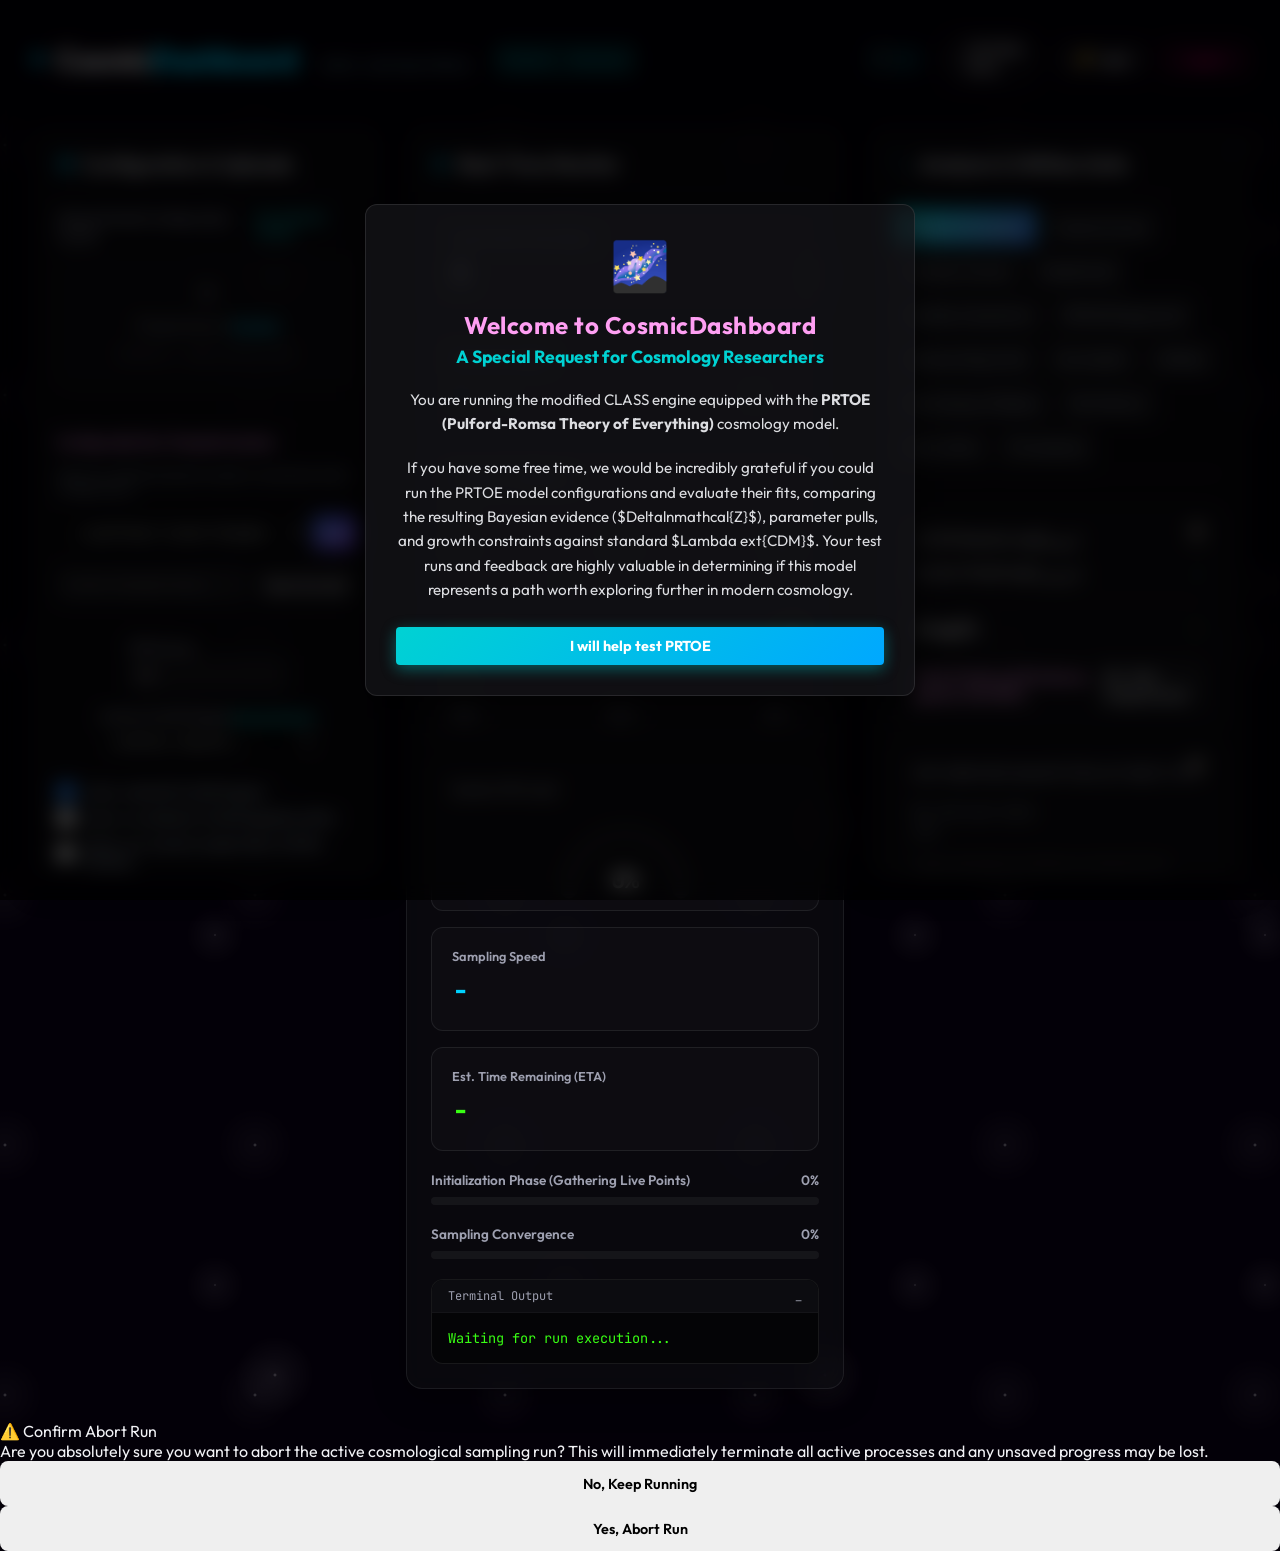
==== commit 61d03fb4: "Expose run summary in a beautiful dashboard-native 'Run Complete' card at the top of the grid with o" ====
--- a/dashboard/index.html
+++ b/dashboard/index.html
@@ -103,20 +103,62 @@
                 <span id="classy-badge" style="margin-left: 15px; font-size: 0.8rem; padding: 4px 8px; background: rgba(0, 210, 211, 0.1); border: 1px solid #00d2d3; border-radius: 4px; color: #00d2d3; font-family: 'JetBrains Mono', monospace;">Engine: Checking...</span>
             </div>
             <div style="display: flex; align-items: center; gap: 15px;">
-                <div id="phone-link-container" style="display: none; align-items: center; gap: 6px; background: rgba(0, 210, 255, 0.05); border: 1px solid rgba(0, 210, 255, 0.15); padding: 5px 10px; border-radius: 4px; font-size: 0.82rem; font-family: 'Outfit', sans-serif;">
+                <div id="phone-link-container" style="display: none; align-items: center; gap: 6px; background: rgba(0, 210, 255, 0.05); border: 1px solid rgba(0, 210, 255, 0.15); padding: 4px 8px; border-radius: 4px; font-size: 0.82rem; font-family: 'Outfit', sans-serif;">
                     <span style="font-size: 1rem;">📱</span>
                     <span style="color: #a4b0be;">Phone Sync:</span>
-                    <a id="phone-link-href" href="#" target="_blank" style="color: #00d2d3; text-decoration: none; font-weight: bold; font-family: 'JetBrains Mono', monospace;">Checking...</a>
-                </div>
+                    <a id="phone-link-href" href="#" target="_blank" rel="noopener noreferrer" style="color: #00d2d3; text-decoration: none; font-weight: bold; font-family: 'JetBrains Mono', monospace;">Checking...</a>
+                    <button id="btn-phone-copy" title="Copy full phone URL" style="background:none; border:none; color:#a4b0be; cursor:pointer; font-size:0.75rem; padding:0 1px; line-height:1;">📋</button>
+                    <button id="btn-phone-refresh" title="Refresh status (update phone link)" style="background:none; border:none; color:#a4b0be; cursor:pointer; font-size:0.75rem; padding:0 1px; line-height:1;">🔄</button>
+                    <button id="btn-phone-set" title="Manually paste/set a working tunnel URL (use if auto link broke or for manual npx localtunnel)" style="background:none; border:none; color:#a4b0be; cursor:pointer; font-size:0.75rem; padding:0 1px; line-height:1;">📝</button>
+                    <button id="btn-phone-clear" title="Clear phone link (tunnel expired/broken)" style="background:none; border:none; color:#a4b0be; cursor:pointer; font-size:0.75rem; padding:0 1px; line-height:1;">✕</button>
+                </div>
+                <button id="btn-phone-set-global" title="Phone Sync / Remote Access — set or update tunnel URL (for when auto localtunnel link breaks or manual npx)" style="background: rgba(0, 210, 255, 0.08); border: 1px solid rgba(0, 210, 255, 0.25); color: #00d2d3; padding: 3px 7px; border-radius: 4px; font-size: 0.85rem; cursor: pointer; display: flex; align-items: center; gap: 3px; font-family: 'Outfit', sans-serif;">
+                    📱 <span style="font-size: 0.65rem; opacity: 0.8;">sync</span>
+                </button>
                 <div class="system-status">
                     <span class="status-dot status-idle" id="status-dot"></span>
                     <span class="status-text" id="status-text">SYSTEM IDLE</span>
                 </div>
+                <button class="btn btn-secondary" id="btn-manual-login" style="padding: 6px 12px; font-size: 0.8rem; background: rgba(255,255,255,0.05); border:1px solid rgba(255,255,255,0.15); display: flex; align-items: center; gap: 6px;">
+                    <span>🔑</span> <span>Login</span>
+                </button>
+                <button class="btn btn-secondary" id="btn-logout" style="padding: 6px 10px; font-size: 0.75rem; background: rgba(255,0,127,0.1); border:1px solid rgba(255,0,127,0.3); color:#ff007f;">Logout</button>
             </div>
         </header>
 
         <!-- Main Dashboard Grid -->
         <main class="dashboard-grid">
+            <!-- Real-time Run Complete Summary (appears at the top of the grid when complete) -->
+            <div class="evidence-math" id="run-complete-summary-card" style="grid-column: 1 / -1; display: none; position: relative; background: linear-gradient(135deg, rgba(16, 172, 132, 0.2), rgba(0, 210, 211, 0.15)); border: 1px solid rgba(0, 210, 211, 0.4); box-shadow: 0 4px 25px rgba(0, 210, 211, 0.25); margin-bottom: 15px; padding: 18px; border-radius: 8px;">
+                <button class="copy-btn" id="btn-close-summary" title="Dismiss" style="position: absolute; top: 10px; right: 10px; background: none; border: none; color: #a4b0be; cursor: pointer; font-size: 1rem; transition: all 0.2s ease;">✕</button>
+                <div style="display: flex; align-items: center; justify-content: space-between; flex-wrap: wrap; gap: 15px;">
+                    <div style="max-width: 50%;">
+                        <h3 style="margin: 0 0 5px 0; color: #00d2d3; font-size: 1.15rem; display: flex; align-items: center; gap: 8px;">
+                            <span>🎉</span> Cosmo Optimizer Run Complete!
+                        </h3>
+                        <p style="margin: 0; color: #a4b0be; font-size: 0.85rem;">
+                            The multi-start optimizer has successfully finished. Mode clustering, GP surrogate-accelerated MCMC, and Gelfand-Dey evidence estimation are complete.
+                        </p>
+                    </div>
+                    <div style="display: flex; gap: 20px; flex-wrap: wrap;">
+                        <div style="text-align: center; background: rgba(0,0,0,0.2); padding: 8px 15px; border-radius: 4px; border: 1px solid rgba(255,255,255,0.05);">
+                            <div style="font-size: 0.72rem; color: #a4b0be; text-transform: uppercase;">Combined ln(Z)</div>
+                            <div style="font-size: 1.25rem; font-weight: bold; color: #00d2d3; font-family: var(--font-mono);" id="summary-combined-logz">-</div>
+                        </div>
+                        <div style="text-align: center; background: rgba(0,0,0,0.2); padding: 8px 15px; border-radius: 4px; border: 1px solid rgba(255,255,255,0.05);">
+                            <div style="font-size: 0.72rem; color: #a4b0be; text-transform: uppercase;">Modes Found</div>
+                            <div style="font-size: 1.25rem; font-weight: bold; color: #ff9f43; font-family: var(--font-mono);" id="summary-modes-count">-</div>
+                        </div>
+                        <div style="text-align: center; background: rgba(0,0,0,0.2); padding: 8px 15px; border-radius: 4px; border: 1px solid rgba(255,255,255,0.05);">
+                            <div style="font-size: 0.72rem; color: #a4b0be; text-transform: uppercase;">Exploration Health</div>
+                            <div style="font-size: 1.25rem; font-weight: bold; color: #10ac84; font-family: var(--font-mono);" id="summary-exploration-health">-</div>
+                        </div>
+                    </div>
+                    <button class="btn btn-primary btn-glow" id="btn-view-optimizer-details" style="padding: 10px 18px; font-size: 0.88rem; background: linear-gradient(135deg, #10ac84, #00d2d3); border: none; box-shadow: 0 4px 15px rgba(0, 210, 211, 0.4); font-weight: bold;">
+                        🔍 View Multimodal Report
+                    </button>
+                </div>
+            </div>
             <!-- Left Panel: Configuration & Uploads -->
             <section class="panel glassmorphic scrollable" id="config-panel">
                 <h2><span class="icon">&#x2699;</span> Configuration & Uploads</h2>
@@ -124,11 +166,18 @@
                 <!-- YAML Upload -->
                 <div class="control-group">
                     <label style="display: flex; justify-content: space-between;">Upload Model Configuration (.yaml) <a href="#" id="btn-reset-yaml" style="color: #00d2d3; text-decoration: none; font-size: 0.8rem;">Use Default ΛCDM</a></label>
-                    <div class="file-upload-zone" id="yaml-upload-zone">
+                    <div class="file-upload-zone" id="yaml-upload-zone" role="button" tabindex="0" aria-label="Upload YAML configuration file">
                         <span class="upload-icon">&#x2191;</span>
                         <p>Drag & drop or <span class="browse">browse</span></p>
                         <span class="file-name-display" id="yaml-name">Default: lcdm_config.yaml</span>
                         <input type="file" id="yaml-input" accept=".yaml,.yml" style="display: none;">
+                        <!-- THE COSMIC PORTAL: ALWAYS-VISIBLE ALIVE NEBULA.
+                             Real nebula photo + deep layered gas clouds (indigos/violets/crimsons/teals/magentas/golds).
+                             ALWAYS present (never disappears when config added).
+                             .has-model: vivid + glassmorphic readable name pill so you clearly see "what model is being ran".
+                             .running: FULLY ALIVE - fast swirling drift, pulsing energy, flowing space dust through the clouds,
+                             stars dancing, portal breathing/glowing. Hover amps it more. Pure CSS. JUST MAKE IT ALIVE. -->
+
                     </div>
                 </div>
 
@@ -142,6 +191,7 @@
                             <option value="lcdm_baseline">ΛCDM Baseline</option>
                             <option value="prtoe_standard">PRTOE Standard</option>
                             <option value="wcdm_test">wCDM Test</option>
+                            <option value="ede_test">EDE Test (Model Zoo)</option>
                             <option value="last_run">Last Run</option>
                         </select>
                         <button class="btn btn-glow" id="btn-load-template" style="flex: 1; padding: 6px; font-size: 0.8rem; background: linear-gradient(135deg, #3867d6, #5f27cd); color: white; border: none; font-weight: bold;">Load</button>
@@ -157,6 +207,16 @@
                     <div style="flex: 1;">
                         <label>CPU Cores</label>
                         <input type="number" id="input-cores" value="24" min="1" max="128" style="width: 100%; padding: 8px; border-radius: 4px; background: rgba(255,255,255,0.05); border: 1px solid rgba(255,255,255,0.1); color: #fff; font-family: 'JetBrains Mono', monospace;">
+                    </div>
+                    <!-- CLASS Engine Selector (new: swap entire CLASS builds for different models/patches) -->
+                    <div style="flex: 2;">
+                        <label style="display: flex; justify-content: space-between; align-items: center;">
+                            Active CLASS Engine
+                            <a href="#" id="btn-manage-engines" style="color:#00d2d3; font-size:0.72rem; text-decoration:underline;">Manage Engines</a>
+                        </label>
+                        <select id="select-class-engine" style="width: 100%; padding: 6px; border-radius: 4px; background: rgba(0,0,0,0.3); border: 1px solid rgba(255,255,255,0.1); color: #fff; font-size: 0.82rem; font-family: 'JetBrains Mono', monospace;">
+                            <option value="">Loading engines...</option>
+                        </select>
                     </div>
                     <div style="flex: 2; display: flex; flex-direction: column; gap: 8px; margin-top: 10px;">
                         <div style="display: flex; align-items: center; gap: 10px;">
@@ -203,25 +263,79 @@
                     </div>
                 </div>
 
+                <!-- Profile Likelihood Scan Collapsible Panel -->
+                <div style="margin-top: 15px; background: rgba(255,255,255,0.03); border: 1px solid rgba(255,255,255,0.08); border-radius: 6px; padding: 12px; margin-bottom: 10px;">
+                    <div style="display: flex; justify-content: space-between; align-items: center; cursor: pointer; user-select: none;" onclick="const el=document.getElementById('profile-scan-settings'); el.style.display=el.style.display==='none'?'block':'none';">
+                        <span style="font-weight: bold; color: #00d2d3; font-size: 0.88rem; display: flex; align-items: center; gap: 6px;">
+                            📊 Profile Likelihood Scan Settings
+                        </span>
+                        <span style="font-size: 0.8rem; color: #a4b0be;">(Click to Toggle)</span>
+                    </div>
+                    <div id="profile-scan-settings" style="display: none; margin-top: 10px;">
+                        <div style="display: flex; flex-direction: column; gap: 8px;">
+                            <div style="display: flex; gap: 10px; align-items: center;">
+                                <span style="font-size: 0.8rem; color: #a4b0be; width: 120px;">Parameter:</span>
+                                <select id="profile-param" style="flex: 1; background: #1e272e; color: white; border: 1px solid rgba(255,255,255,0.1); padding: 4px; border-radius: 4px; font-size: 0.8rem;">
+                                    <option value="H0">H0 (Hubera Constant)</option>
+                                    <option value="omega_b">omega_b (Baryon Density)</option>
+                                    <option value="omega_cdm">omega_cdm (Cold Dark Matter)</option>
+                                    <option value="xi_prtoe">xi_prtoe (PRTOE Coupling)</option>
+                                    <option value="zeta_prtoe">zeta_prtoe (Screening)</option>
+                                </select>
+                            </div>
+                            <div style="display: flex; gap: 10px; align-items: center;">
+                                <span style="font-size: 0.8rem; color: #a4b0be; width: 120px;">Range (Min, Max):</span>
+                                <input type="number" id="profile-min" placeholder="e.g. 67.0" step="any" style="flex: 1; background: #1e272e; color: white; border: 1px solid rgba(255,255,255,0.1); padding: 4px; border-radius: 4px; font-size: 0.8rem;">
+                                <input type="number" id="profile-max" placeholder="e.g. 74.0" step="any" style="flex: 1; background: #1e272e; color: white; border: 1px solid rgba(255,255,255,0.1); padding: 4px; border-radius: 4px; font-size: 0.8rem;">
+                            </div>
+                            <div style="display: flex; gap: 10px; align-items: center;">
+                                <span style="font-size: 0.8rem; color: #a4b0be; width: 120px;">Grid Steps:</span>
+                                <input type="number" id="profile-steps" value="8" min="3" max="25" style="width: 80px; background: #1e272e; color: white; border: 1px solid rgba(255,255,255,0.1); padding: 4px; border-radius: 4px; font-size: 0.8rem;">
+                                <button class="btn btn-primary" id="btn-start-profile" style="flex: 1; padding: 6px; font-size: 0.8rem; background: linear-gradient(135deg, #ff9f43, #ff6b6b); color: white; border: none; border-radius: 4px; box-shadow: 0 2px 8px rgba(255,107,107,0.3);">
+                                    🚀 Run Profile Scan
+                                </button>
+                            </div>
+                        </div>
+                    </div>
+                </div>
+
                 <!-- Action Buttons -->
                 <div class="actions" style="display: flex; gap: 10px; flex-wrap: wrap;">
                     <button class="btn btn-primary btn-glow" id="btn-start" style="flex: 1; padding: 12px 10px; font-size: 0.95rem;">Start New Run</button>
+                    <button class="btn btn-primary btn-glow" id="btn-start-opt" style="flex: 1; padding: 12px 10px; font-size: 0.95rem; background: linear-gradient(135deg, #10ac84, #00d2d3); color: white; border: none; box-shadow: 0 4px 15px rgba(0, 210, 211, 0.4);">Start Optimized Run</button>
                     <button class="btn" id="btn-resume" style="flex: 1; padding: 12px 10px; font-size: 0.95rem; background: #3867d6; color: white; border: none; box-shadow: 0 4px 15px rgba(56, 103, 214, 0.4);">Resume Run</button>
                     <button class="btn btn-danger" id="btn-stop" disabled style="flex: 1; padding: 12px 10px; font-size: 0.95rem;">Abort Active Run</button>
                 </div>
                 <div class="actions">
                     <button class="btn btn-secondary" id="btn-download" style="margin-top: 10px;">Download Data Archive</button>
+                    <button class="btn btn-primary" id="btn-submit-bundle" style="margin-top: 6px; background: linear-gradient(135deg, #ff9ff3, #feca57); color:#000;">📦 Generate Submit Bundle (Paper Zip)</button>
                 </div>
                 <!-- Watchdog Alert Card -->
                 <div class="jeffreys-card" id="watchdog-card" style="margin-top: 20px; border-color: #00d2d3; transition: all 0.3s ease;">
-                    <div class="jeffreys-title"><span id="watchdog-icon" style="font-size: 1.2rem; margin-right: 5px;">🐶</span> Watchdog Status</div>
+                    <div class="jeffreys-title" style="display: flex; justify-content: space-between; align-items: center;">
+                        <span><span id="watchdog-icon" style="font-size: 1.2rem; margin-right: 5px;">🐶</span> Watchdog Status</span>
+                        <div style="display: flex; align-items: center; gap: 8px;">
+                            <span style="font-size: 0.65rem; color: #a4b0be; text-transform: uppercase; letter-spacing: 0.5px; margin-right: 2px;">Auto Actions</span>
+                            <div class="toggle-container" style="position: relative; width: 34px; height: 18px; cursor: pointer; background: #10ac84; border-radius: 9px; transition: background 0.2s; display: inline-block; vertical-align: middle;" id="toggle-auto-watchdog" title="Toggle automated prior boundary recovery & restarts">
+                                <div class="toggle-handle" style="position: absolute; top: 2px; left: 18px; width: 14px; height: 14px; background: white; border-radius: 50%; transition: left 0.2s; box-shadow: 0 1px 2px rgba(0,0,0,0.3);"></div>
+                            </div>
+                        </div>
+                    </div>
                     <div class="jeffreys-value" id="watchdog-text" style="color: #00d2d3; font-size: 1.5rem; text-shadow: 0 0 10px rgba(0, 210, 211, 0.5); transition: color 0.3s ease;">All clear, Captain!</div>
                     <div class="jeffreys-description" id="watchdog-desc" style="max-height: 200px; overflow-y: auto; text-align: left; background: rgba(0,0,0,0.2); padding: 8px; border-radius: 4px; display: none; margin-top: 10px;">
                         <!-- Alerts will be injected here -->
                     </div>
-                    <div id="watchdog-actions" style="display: none; margin-top: 15px; gap: 10px;">
-                        <button class="btn btn-primary" id="btn-accept-priors" style="flex: 1; padding: 8px; font-size: 0.9rem; background: #ff4757; border: none; box-shadow: 0 0 10px rgba(255,71,87,0.4);">Accept & Restart</button>
-                        <button class="btn btn-secondary" id="btn-deny-priors" style="flex: 1; padding: 8px; font-size: 0.9rem;">Deny / Ignore</button>
+                    <div id="watchdog-actions" style="display: none; margin-top: 15px; gap: 8px; flex-wrap: wrap;">
+                        <div id="watchdog-prioractions" style="display: none; gap: 8px; width: 100%; flex-wrap: wrap;">
+                            <button class="btn btn-primary" id="btn-accept-priors" style="flex: 1; min-width: 120px; padding: 8px; font-size: 0.9rem; background: #ff4757; border: none; box-shadow: 0 0 10px rgba(255,71,87,0.4);">Accept & Restart</button>
+                            <button class="btn btn-secondary" id="btn-deny-priors" style="flex: 1; min-width: 120px; padding: 8px; font-size: 0.9rem;">Deny / Ignore</button>
+                        </div>
+                        <div id="watchdog-utilactions" style="display: none; gap: 8px; width: 100%; flex-wrap: wrap;">
+                            <button class="btn btn-secondary" id="btn-clear-report" style="flex: 1; min-width: 100px; padding: 8px; font-size: 0.85rem; background: #57606f; border: none;">Clear Report</button>
+                            <button class="btn btn-secondary" id="btn-view-logfile" style="flex: 1; min-width: 100px; padding: 8px; font-size: 0.85rem; background: #3742fa; border: none;">View Log</button>
+                            <button class="btn btn-secondary" id="btn-clear-log" style="flex: 1; min-width: 100px; padding: 8px; font-size: 0.85rem; background: #e74c3c; border: none;">Clear Log</button>
+                            <button class="btn btn-secondary" id="btn-open-logfile" style="flex: 1; min-width: 100px; padding: 8px; font-size: 0.85rem; background: #2f3640; border: none;">Chain Log</button>
+                        </div>
                     </div>
                 </div>
             </section>
@@ -238,6 +352,17 @@
                     <div class="stat-card">
                         <span class="stat-label">Estimated log(Z)</span>
                         <span class="stat-value highlight-cyan" id="stat-evidence">-</span>
+                    </div>
+                    <!-- New: Confidence Tracker - shows how confident the sampler is in current likelihood & parameters -->
+                    <div class="stat-card">
+                        <span class="stat-label">Sampler Confidence</span>
+                        <span class="stat-value" id="stat-confidence" style="font-size: 1.6rem; font-weight: 700;">-</span>
+                        <div style="margin-top: 3px; font-size: 0.62rem; color: #a4b0be; display: flex; gap: 5px; justify-content: space-between;">
+                            <span>Ev:<span id="conf-evidence" style="color:#fff; font-family: var(--font-mono);">-</span></span>
+                            <span>Par:<span id="conf-params" style="color:#fff; font-family: var(--font-mono);">-</span></span>
+                            <span>Run:<span id="conf-sampler" style="color:#fff; font-family: var(--font-mono);">-</span></span>
+                        </div>
+                        <div id="conf-message" style="margin-top: 2px; font-size: 0.6rem; color: #666; font-family: var(--font-mono); white-space: nowrap; overflow: hidden; text-overflow: ellipsis;">-</div>
                     </div>
                     <div class="stat-card" style="position: relative;">
                         <button class="copy-btn" id="btn-copy-bestfit" title="Copy best-fit parameters" style="position: absolute; top: 10px; right: 10px; background: none; border: none; color: #a4b0be; cursor: pointer; font-size: 0.9rem; padding: 2px 6px; border-radius: 4px; transition: all 0.2s ease;">📋</button>
@@ -323,6 +448,7 @@
                 <!-- Tab Headers -->
                 <div class="tabs-header" style="display: flex; gap: 8px; border-bottom: 1px solid rgba(255,255,255,0.1); padding-bottom: 8px; margin-bottom: 15px; flex-wrap: wrap;">
                     <button class="tab-btn active" data-tab="tab-tension">Tension &amp; Compare</button>
+                    <button class="tab-btn" data-tab="tab-optimizer" id="tab-btn-optimizer" style="display: none; background: rgba(0, 210, 211, 0.15); border: 1px solid rgba(0, 210, 211, 0.3); color: #00d2d3;">⚡ Optimized Run</button>
                     <button class="tab-btn" data-tab="tab-curves">Cosmo Curves</button>
                     <button class="tab-btn" data-tab="tab-corner">Posterior Corner</button>
                     <button class="tab-btn" data-tab="tab-compare">Model Suite</button>
@@ -354,6 +480,58 @@
                             <span class="math-label">&Delta; log(Z):</span>
                             <span class="math-val highlight-neon" id="val-delta">-</span>
                         </div>
+                        <!-- NEW: At-a-glance ACTUAL model preference from the data (Bayesian evidence, WAIC, BMA, PPC, tensions) -- ignores AIC/BIC entirely -->
+                        <div class="math-row" style="margin-top: 6px; padding-top: 6px; border-top: 1px dashed rgba(255,255,255,0.1);">
+                            <span class="math-label" style="font-weight: bold; color: #ff9ff3;">Data Preferred (Evidence, ignores AIC/BIC):</span>
+                            <span class="math-val" id="evidence-preferred-model" style="font-weight: bold; background: rgba(255,255,255,0.05); padding: 2px 6px; border-radius: 3px;">No Run Completed</span>
+                        </div>
+                    </div>
+
+                    <!-- Key Derived Cosmological Parameters (new drool-worthy panel) -->
+                    <div class="evidence-math" id="derived-params-card" style="margin-top: 15px; position: relative;">
+                        <button class="copy-btn" id="btn-copy-derived" title="Copy derived parameters" style="position: absolute; top: 10px; right: 10px; background: none; border: none; color: #a4b0be; cursor: pointer; font-size: 0.9rem; padding: 2px 6px; border-radius: 4px; transition: all 0.2s ease;">📋</button>
+                        <div class="jeffreys-title">Key Derived Quantities (at best-fit)</div>
+                        <div id="derived-params-body" style="font-family: var(--font-mono); font-size: 0.82rem; line-height: 1.45; margin-top: 8px; display: grid; grid-template-columns: 1fr 1fr; gap: 4px 12px;">
+                            <!-- Populated by JS from /api/derived_parameters -->
+                            <div style="color:#a4b0be">Run a model to see age, r_s, 100θ_s, σ₈, S₈, etc.</div>
+                        </div>
+                        <div style="font-size:0.7rem; color:#666; margin-top:6px;">Values computed via CLASS at current best-fit. Full posterior marginals on derived params coming soon.</div>
+                        <div style="margin-top:8px; border-top:1px solid rgba(255,255,255,0.05); padding-top:6px;">
+                            <input type="text" id="derived-expr-input" placeholder="e.g. H0-73.04 or S8-0.776 or 100*(H0-67.4)/67.4" style="width:70%; padding:4px; font-size:0.75rem; background:rgba(0,0,0,0.3); border:1px solid rgba(255,255,255,0.1); color:#fff;">
+                            <button class="btn" id="btn-compute-expr" style="padding:4px 8px; font-size:0.7rem;">Compute</button>
+                            <div id="derived-expr-result" style="font-size:0.75rem; margin-top:4px; color:#00d2d3;"></div>
+                        </div>
+                    </div>
+
+
+                    <!-- Multimodal cards moved to the dedicated Optimized Run tab -->
+
+
+                    <!-- Profile Likelihood Plot Card -->
+                    <div class="evidence-math" id="profile-likelihood-card" style="margin-top: 15px; position: relative; display: none;">
+                        <div class="jeffreys-title"><span style="font-size: 1.2rem; margin-right: 5px;">📈</span> Profile Likelihood Scan</div>
+                        <div id="profile-likelihood-body" style="text-align: center; margin-top: 8px;">
+                            <img id="profile-likelihood-plot" src="" alt="Profile Likelihood Plot" style="max-width: 100%; height: auto; border: 1px solid rgba(255,255,255,0.1); border-radius: 4px; display: none; margin: 0 auto;">
+                            <div id="profile-likelihood-table-container" style="margin-top: 10px; overflow-x: auto;"></div>
+                        </div>
+                    </div>
+
+                    <!-- IC vs Evidence Comparison (makes AIC/BIC obsolete for complex models) -->
+                    <div class="evidence-math" id="ic-evidence-card" style="margin-top: 15px; position: relative;">
+                        <button class="copy-btn" id="btn-copy-ic-evidence" title="Copy IC vs evidence comparison" style="position: absolute; top: 10px; right: 10px; background: none; border: none; color: #a4b0be; cursor: pointer; font-size: 0.9rem; padding: 2px 6px; border-radius: 4px; transition: all 0.2s ease;">📋</button>
+                        <div class="jeffreys-title">Why Evidence & WAIC Beat AIC/BIC</div>
+                        <div id="ic-evidence-body" style="font-family: var(--font-mono); font-size: 0.78rem; line-height: 1.4; margin-top: 6px;">
+                            <div>AIC/BIC: point-estimate + crude k penalty. Misses prior volume, degeneracies.</div>
+                            <div>WAIC/LOO: full posterior penalty (effective params from variance).</div>
+                            <div>Bayesian Evidence (Δlog Z): integrates likelihood over prior (true Occam razor).</div>
+                            <div id="ic-evidence-values" style="margin-top:4px; color:#00d2d3;">Click "Compare IC/Evidence" or run models for numbers.</div>
+                        </div>
+                        <button class="btn" id="btn-ic-evidence" style="margin-top:8px; padding:4px 8px; font-size:0.7rem; background:#3867d6;">Compute IC vs Evidence</button>
+                        <button class="btn" id="btn-reweight" style="margin-top:4px; padding:4px 8px; font-size:0.7rem; background:#10ac84;">Reweight for What-If Data</button>
+                        <button class="btn" id="btn-psis-loo" style="margin-top:4px; padding:4px 8px; font-size:0.7rem; background:#ff9f43;">PSIS-LOO + Pareto k (fragility audit)</button>
+                        <button class="btn" id="btn-model-stacking" style="margin-top:4px; padding:4px 8px; font-size:0.7rem; background:#5f27cd;">Bayesian Stacking Weights</button>
+                        <button class="btn" id="btn-savage-dickey" style="margin-top:4px; padding:4px 8px; font-size:0.7rem; background:#ee5a24;">Savage-Dickey BF (nested test)</button>
+                        <div id="advanced-metrics-body" style="margin-top:6px; font-family: var(--font-mono); font-size:0.72rem; color:#a4b0be; background:rgba(0,0,0,0.2); padding:4px; border-radius:3px; display:none;"></div>
                     </div>
 
                     <!-- Model Tension & Stability Card -->
@@ -364,6 +542,10 @@
                             <div style="display: flex; justify-content: space-between; align-items: center;">
                                 <span>H<sub>0</sub> &amp; S<sub>8</sub> Tensions:</span>
                                 <span id="stat-tensions-badge" style="padding: 2px 6px; border-radius: 4px; font-weight: bold; font-family: var(--font-mono); font-size: 0.75rem; background: rgba(255,255,255,0.05); color: #fff;">Unknown</span>
+                            </div>
+                            <div id="stat-neutrino-line" style="display: none; justify-content: space-between; align-items: center; font-size: 0.82rem; border-top: 1px dashed rgba(255,255,255,0.05); padding-top: 6px; margin-top: 2px;">
+                                <span>Neutrino Stability (m<sub>&nu;</sub>):</span>
+                                <span id="stat-neutrino-badge" style="padding: 1px 5px; border-radius: 3px; font-weight: bold; font-family: var(--font-mono); font-size: 0.72rem; background: rgba(255,255,255,0.05); color: #fff; border: 1px solid rgba(255,255,255,0.1);">--</span>
                             </div>
                             <div id="stat-ncdm-section" style="display: none; flex-direction: column; border-top: 1px dashed rgba(255,255,255,0.05); padding-top: 6px; margin-top: 2px;">
                                 <div style="display: flex; justify-content: space-between; align-items: center; cursor: pointer;" id="stat-ncdm-header" title="Click to view neutrino diagnostics">
@@ -441,10 +623,49 @@
                         </div>
                     </div>
 
-                    <!-- Unified AI Copy Button -->
+                    <!-- Unified AI Prompt Generators (updated with all new features: PSIS-LOO + Pareto k, Bayesian Stacking, Savage-Dickey, robust Phone Sync, alive Nebula portal, etc.) -->
                     <button class="btn btn-primary btn-glow" id="btn-copy-ai-prompt" style="margin-top: 15px; width: 100%; padding: 12px; font-size: 0.95rem; background: linear-gradient(135deg, #00d2d3, #3867d6); border: none; box-shadow: 0 4px 15px rgba(0, 210, 211, 0.3);">
                         ✨ Copy AI Diagnostic Prompt
                     </button>
+                    <button class="btn" id="btn-copy-ai-stacking" style="margin-top: 6px; width: 100%; padding: 8px; font-size: 0.85rem; background: linear-gradient(135deg, #5f27cd, #ff9ff3); border: none;">
+                        📊 Copy Stacking / Ensemble Prompt
+                    </button>
+                    <button class="btn" id="btn-copy-ai-savage" style="margin-top: 4px; width: 100%; padding: 8px; font-size: 0.85rem; background: linear-gradient(135deg, #ee5a24, #feca57); border: none;">
+                        🔬 Copy Savage-Dickey / Nested Test Prompt
+                    </button>
+                    <button class="btn btn-secondary" id="btn-copy-all-ai-prompts" style="margin-top: 10px; width: 100%; padding: 10px; font-size: 0.9rem; background: linear-gradient(135deg, #10ac84, #00d2d3); border: none; box-shadow: 0 4px 15px rgba(16, 172, 132, 0.3); font-weight: bold;">
+                        📋 Copy ALL AI Prompts (Diagnostic + Stacking + Savage + Paper + Full Context)
+                    </button>
+                </div>
+
+                <!-- Tab 1.5: Optimized Run Tracker -->
+                <div class="tab-content" id="tab-optimizer">
+                    <!-- Real-time Convergence Plot -->
+                    <div class="evidence-math" style="position: relative;">
+                        <div class="jeffreys-title"><span style="font-size: 1.2rem; margin-right: 5px;">📈</span> Optimizer Convergence Progress</div>
+                        <div style="text-align: center; margin-top: 10px;">
+                            <img id="optimizer-plot-img" src="/api/posteriors_plot?t=0" style="max-width: 100%; height: auto; border-radius: 8px; border: 1px solid rgba(255,255,255,0.08); background: #000;" onerror="this.style.display='none'; document.getElementById('optimizer-plot-fallback').style.display='block';" onload="document.getElementById('optimizer-plot-fallback').style.display='none';" />
+                            <div id="optimizer-plot-fallback" style="padding: 40px; color: #a4b0be; font-size: 0.85rem;">Convergence plot will appear once the first evaluations are computed.</div>
+                        </div>
+                    </div>
+
+                    <!-- Multimodal Modes Comparison Card (Cosmo Optimizer) -->
+                    <div class="evidence-math" id="multimodal-comparison-card" style="margin-top: 15px; position: relative;">
+                        <button class="copy-btn" id="btn-copy-multimodal" title="Copy multimodal comparison" style="position: absolute; top: 10px; right: 10px; background: none; border: none; color: #a4b0be; cursor: pointer; font-size: 0.9rem; padding: 2px 6px; border-radius: 4px; transition: all 0.2s ease;">📋</button>
+                        <div class="jeffreys-title"><span style="font-size: 1.2rem; margin-right: 5px;">🌌</span> Multimodal Modes Comparison</div>
+                        <div id="multimodal-comparison-body" style="font-family: var(--font-mono); font-size: 0.8rem; line-height: 1.45; margin-top: 8px; overflow-x: auto;">
+                            <div style="color:#a4b0be">Run the Cosmo Optimizer with multistart to see Planck-preferred vs SH0ES-preferred modes compared.</div>
+                        </div>
+                    </div>
+
+                    <!-- Parameter Tension Analysis Card -->
+                    <div class="evidence-math" id="tension-analysis-card" style="margin-top: 15px; position: relative;">
+                        <button class="copy-btn" id="btn-copy-tension" title="Copy tension analysis" style="position: absolute; top: 10px; right: 10px; background: none; border: none; color: #a4b0be; cursor: pointer; font-size: 0.9rem; padding: 2px 6px; border-radius: 4px; transition: all 0.2s ease;">📋</button>
+                        <div class="jeffreys-title"><span style="font-size: 1.2rem; margin-right: 5px;">⚡</span> Mode Tension Analysis (Planck vs. SH0ES)</div>
+                        <div id="tension-analysis-body" style="font-family: var(--font-mono); font-size: 0.8rem; line-height: 1.45; margin-top: 8px; overflow-x: auto;">
+                            <div style="color:#a4b0be">Run multi-start optimization to see parameter tension resolved.</div>
+                        </div>
+                    </div>
                 </div>
 
                 <!-- Tab 2: Cosmo Curves -->
@@ -586,6 +807,12 @@
                         </div>
 
                         <!-- Manual recovery & packaging buttons -->
+                            <div style="display: flex; align-items: center; gap: 8px; margin-bottom: 10px; padding: 8px; background: rgba(255,255,255,0.03); border-radius: 4px;">
+                                <input type="checkbox" id="chk-apply-watchdog" checked style="cursor: pointer; width: 16px; height: 16px;">
+                                <label for="chk-apply-watchdog" style="color: #a4b0be; font-size: 0.78rem; cursor: pointer; margin: 0; user-select: none;">
+                                    Auto-apply Watchdog prior recommendations
+                                </label>
+                            </div>
                         <div style="border-top: 1px solid rgba(255,255,255,0.05); padding-top: 12px; margin-top: 15px; display: flex; gap: 10px;">
                             <button class="btn" id="btn-manual-recover" style="flex: 1; padding: 8px; font-size: 0.8rem; background: rgba(255,255,255,0.05); border: 1px solid rgba(255,255,255,0.1); color: #fff;">
                                 🛠️ Widen Priors &amp; Proposals
@@ -678,6 +905,16 @@
                             <button class="btn btn-glow" id="btn-wizard-compile" style="background: linear-gradient(135deg, #10ac84, #01a3a4); border: none; padding: 8px; font-size: 0.85rem; color:#fff; width: 100%;">Compile CLASS Engine</button>
                             <div id="wizard-status-txt" style="font-size: 0.72rem; color: #a4b0be; text-align: center; margin-top: 2px; font-family: var(--font-mono);">Compiler Idle</div>
                         </div>
+                    </div>
+
+                    <!-- PPC and Fisher (drool features) -->
+                    <div class="evidence-math" style="margin-top: 15px;">
+                        <div class="jeffreys-title">Posterior Predictive Checks & Fisher Forecasts</div>
+                        <div style="display: flex; gap: 8px; margin-top: 8px;">
+                            <button class="btn" id="btn-ppc" style="flex:1; padding:6px; font-size:0.75rem; background:#10ac84;">Run PPC</button>
+                            <button class="btn" id="btn-fisher" style="flex:1; padding:6px; font-size:0.75rem; background:#3867d6;">Fisher Forecast</button>
+                        </div>
+                        <div id="ppc-fisher-result" style="font-size:0.7rem; margin-top:6px; color:#a4b0be; white-space:pre-wrap;"></div>
                     </div>
 
                     <div class="evidence-math" style="margin-top: 15px;">
@@ -941,6 +1178,11 @@
                         <p style="font-size: 0.76rem; color: #a4b0be; margin-bottom: 12px;">
                             Interactively tune late-time parameters in real-time to visualize how dark energy expansion deviates from standard &Lambda;CDM.
                         </p>
+                        <!-- Generalized playground sliders (any param with prior from current YAML) -->
+                        <div id="general-playground-sliders" style="margin-bottom: 15px; padding: 8px; background: rgba(0,0,0,0.2); border-radius: 4px;">
+                            <div style="font-size: 0.75rem; color: #a4b0be; margin-bottom: 6px;">General Model Parameters (from active config - loads on tab open)</div>
+                            <div id="general-sliders-container" style="display: flex; flex-direction: column; gap: 8px;"></div>
+                        </div>
                         <div style="display: flex; flex-direction: column; gap: 10px; margin-bottom: 15px; font-family: var(--font-sans); font-size: 0.8rem;">
                             <div>
                                 <div style="display: flex; justify-content: space-between; color: #fff; margin-bottom: 2px;">
